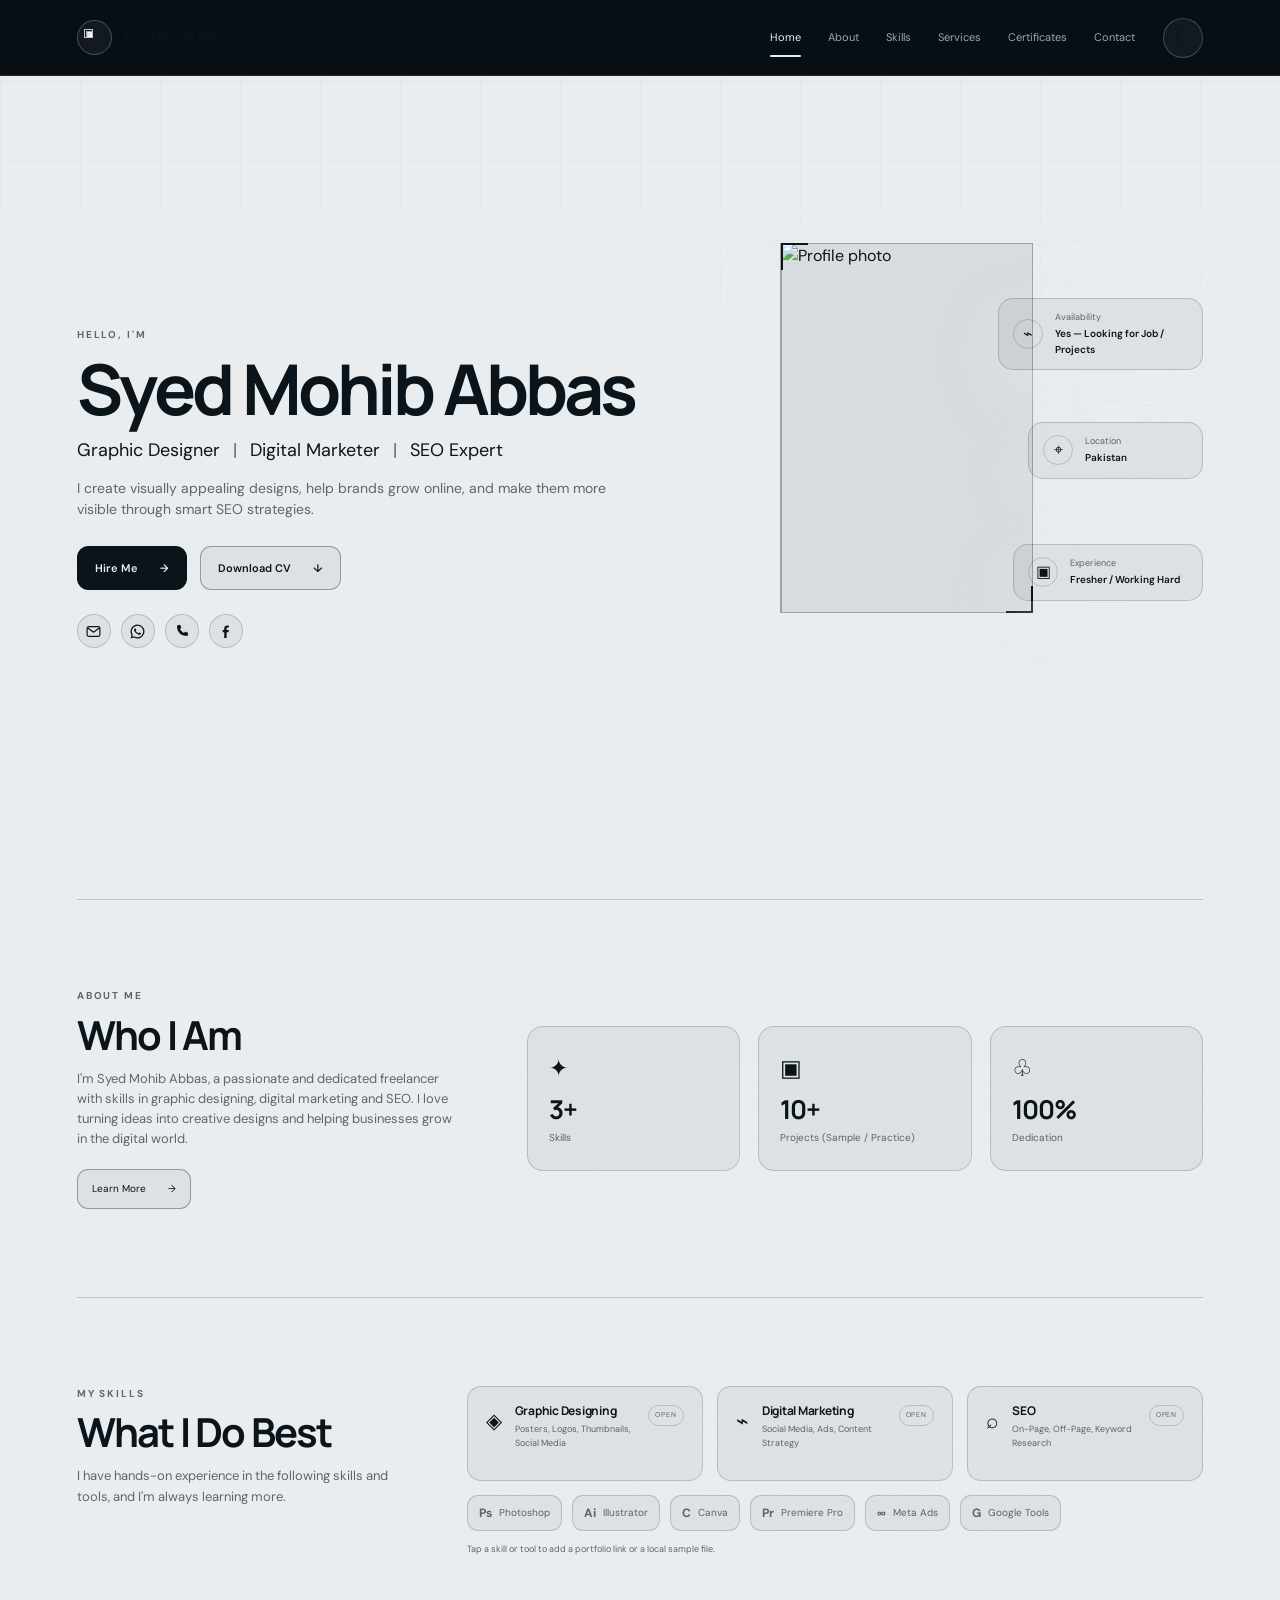
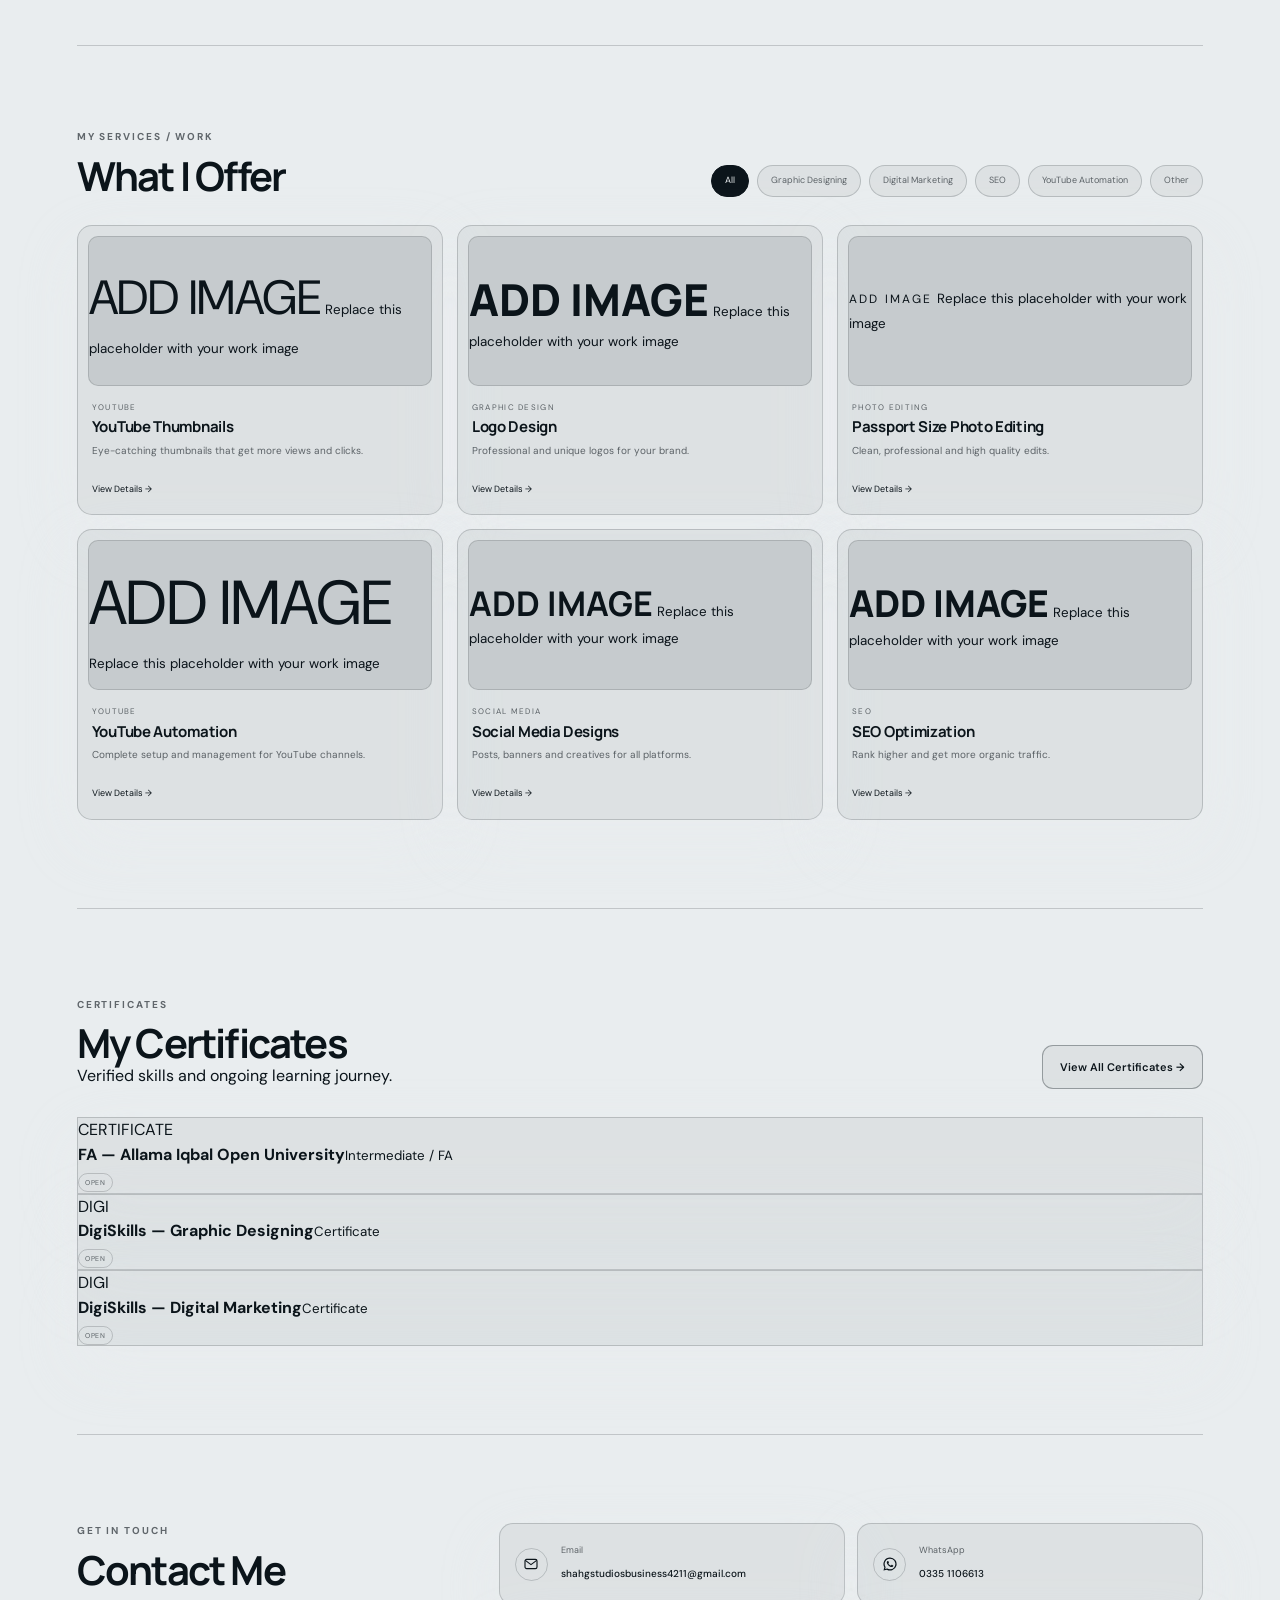
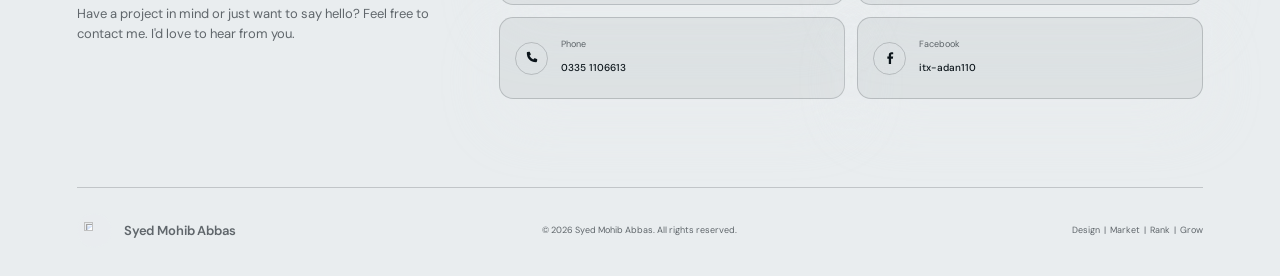
==== index1.html @ ceafaa46 "Rename index.html to index1.html" ====
<!DOCTYPE html>
<html lang="en">
<head>
  <meta charset="UTF-8">
  <meta name="viewport" content="width=device-width, initial-scale=1.0">
  <meta name="description" content="Syed Mohib Abbas — Graphic Designer, Digital Marketer and SEO Expert.">
  <title>Syed Mohib Abbas — Portfolio</title>
  <link rel="preconnect" href="https://fonts.googleapis.com">
  <link rel="preconnect" href="https://fonts.gstatic.com" crossorigin>
  <link href="https://fonts.googleapis.com/css2?family=DM+Sans:wght@400;500;600;700&family=Manrope:wght@500;600;700;800&display=swap" rel="stylesheet">
  <link rel="stylesheet" href="./css/base.css">
  <link rel="stylesheet" href="./css/navbar.css">
  <link rel="stylesheet" href="./css/hero.css">
  <link rel="stylesheet" href="./css/about.css">
  <link rel="stylesheet" href="./css/skills.css">
  <link rel="stylesheet" href="./css/services.css">
  <link rel="stylesheet" href="./css/certificates.css">
  <link rel="stylesheet" href="./css/contact.css">
  <link rel="stylesheet" href="./css/modals.css">
  <link rel="stylesheet" href="./css/interactions.css">
  <link rel="stylesheet" href="./css/responsive.css">

</head>
<body>
  <!-- Global UI effects -->
  <div class="scroll-progress" aria-hidden="true"></div>
  <div class="page-noise" aria-hidden="true"></div>

  <!-- Header / primary navigation -->
  <header class="site-header" id="top">
    <a class="brand" href="#home" aria-label="Syed Mohib Abbas home">
      <span class="brand-mark logo-switch" aria-hidden="true">
        <img class="theme-logo theme-logo-dark" src="./dark.png" alt="">
        <img class="theme-logo theme-logo-light" src="./light.png" alt="">
      </span>
      <span class="brand-name">Syed Mohib Abbas</span>
    </a>

    <nav class="nav" aria-label="Primary navigation">
      <a class="nav-link active" href="#home">Home</a>
      <a class="nav-link" href="#about">About</a>
      <a class="nav-link" href="#skills">Skills</a>
      <a class="nav-link" href="#services">Services</a>
      <a class="nav-link" href="#certificates">Certificates</a>
      <a class="nav-link" href="#contact">Contact</a>
    </nav>

    <button class="theme-toggle magnetic" type="button" aria-label="Switch theme" aria-pressed="false">
      <span class="theme-icon" aria-hidden="true">☼</span>
    </button>

    <button class="menu-toggle" type="button" aria-label="Open menu" aria-expanded="false">
      <span></span><span></span><span></span>
    </button>
  </header>

  <main>
    <!-- Hero -->
    <section class="hero section" id="home" data-scroll-depth>
      <div class="hero-copy reveal">
        <p class="eyebrow">HELLO, I'M</p>
        <h1 class="hero-name" aria-label="Syed Mohib Abbas">
          <span class="hero-word" aria-hidden="true"><span class="hero-letter">S</span><span class="hero-letter">y</span><span class="hero-letter">e</span><span class="hero-letter">d</span></span>
          <span class="hero-word" aria-hidden="true"><span class="hero-letter">M</span><span class="hero-letter">o</span><span class="hero-letter">h</span><span class="hero-letter">i</span><span class="hero-letter">b</span></span>
          <span class="hero-word" aria-hidden="true"><span class="hero-letter">A</span><span class="hero-letter">b</span><span class="hero-letter">b</span><span class="hero-letter">a</span><span class="hero-letter">s</span></span>
        </h1>
        <p class="hero-role">Graphic Designer <span>|</span> Digital Marketer <span>|</span> SEO Expert</p>
        <p class="hero-text">
          I create visually appealing designs, help brands grow online,
          and make them more visible through smart SEO strategies.
        </p>

        <div class="hero-actions">
          <button class="btn btn-primary magnetic" id="hireMeButton" type="button" aria-haspopup="dialog">Hire Me <span>→</span></button>
          <button class="btn btn-ghost magnetic" id="downloadCV" type="button">Download CV <span>↓</span></button>
        </div>

        <div class="social-row">
          <a class="social magnetic gmail-social" href="mailto:shahgstudiosbusiness4211@gmail.com" aria-label="Gmail" title="Gmail">
            <svg class="gmail-envelope" viewBox="0 0 24 24" aria-hidden="true">
              <rect x="3" y="5" width="18" height="14" rx="2.5" fill="none" stroke="currentColor" stroke-width="1.7"/>
              <path d="M4 7l8 6 8-6" fill="none" stroke="currentColor" stroke-width="1.7" stroke-linecap="round" stroke-linejoin="round"/>
            </svg>
          </a>
          <a class="social magnetic" href="https://wa.me/923351106613" target="_blank" rel="noopener" aria-label="WhatsApp" title="WhatsApp">
            <svg viewBox="0 0 24 24" aria-hidden="true"><path fill="currentColor" d="M12 2.2a9.8 9.8 0 0 0-8.45 14.76L2.2 21.8l4.99-1.31A9.8 9.8 0 1 0 12 2.2Zm0 17.82a8 8 0 0 1-4.08-1.12l-.29-.17-2.96.78.79-2.89-.19-.3A8 8 0 1 1 12 20.02Zm4.39-5.99c-.24-.12-1.42-.7-1.64-.78-.22-.08-.38-.12-.54.12-.16.24-.62.78-.76.94-.14.16-.28.18-.52.06-.24-.12-1-.37-1.91-1.18-.71-.63-1.19-1.4-1.33-1.64-.14-.24-.01-.37.1-.49.11-.11.24-.28.36-.42.12-.14.16-.24.24-.4.08-.16.04-.3-.02-.42-.06-.12-.54-1.3-.74-1.78-.2-.48-.4-.41-.54-.42h-.46c-.16 0-.42.06-.64.3-.22.24-.84.82-.84 2s.86 2.32.98 2.48c.12.16 1.69 2.58 4.09 3.62.57.25 1.02.4 1.37.51.58.18 1.11.16 1.53.1.47-.07 1.42-.58 1.62-1.14.2-.56.2-1.04.14-1.14-.06-.1-.22-.16-.46-.28Z"/></svg>
          </a>
          <a class="social magnetic" href="tel:+923351106613" aria-label="Phone" title="Phone">
            <svg viewBox="0 0 24 24" aria-hidden="true"><path fill="currentColor" d="M6.62 3.15 9.1 2.6c.54-.12 1.09.16 1.3.67l1.15 2.77c.2.48.06 1.03-.34 1.36L9.8 8.57a13.7 13.7 0 0 0 5.63 5.63l1.17-1.41c.33-.4.88-.54 1.36-.34l2.77 1.15c.51.21.79.76.67 1.3l-.55 2.48c-.12.54-.6.93-1.15.93C10.96 18.31 5.69 13.04 5.69 4.3c0-.55.39-1.03.93-1.15Z"/></svg>
          </a>
          <a class="social magnetic" href="https://www.facebook.com/itx-adan110" target="_blank" rel="noopener" aria-label="Facebook" title="Facebook">
            <svg viewBox="0 0 24 24" aria-hidden="true"><path fill="currentColor" d="M13.6 21v-8h2.7l.4-3.1h-3.1v-2c0-.9.25-1.5 1.55-1.5h1.65V3.62c-.29-.04-1.3-.12-2.47-.12-2.45 0-4.13 1.5-4.13 4.26v2.14H8v3.1h2.2v8h3.4Z"/></svg>
          </a>
        </div>
      </div>

      <div class="hero-visual reveal">
        <div class="portrait-frame">
          <div class="portrait">
            <img class="profile-image" src="profile.png" alt="Profile photo">
          </div>
        </div>

        <div class="availability-card glass">
          <div class="mini-icon">⌁</div>
          <div><small>Availability</small><strong>Yes — Looking for Job / Projects</strong></div>
        </div>

        <div class="info-card location glass">
          <div class="mini-icon">⌖</div>
          <div><small>Location</small><strong>Pakistan</strong></div>
        </div>

        <div class="info-card experience glass">
          <div class="mini-icon">▣</div>
          <div><small>Experience</small><strong>Fresher / Working Hard</strong></div>
        </div>

      </div>
    </section>

    <!-- About -->
    <section class="section split-section" id="about" data-scroll-depth>
      <div class="section-intro reveal">
        <p class="eyebrow">ABOUT ME</p>
        <h2>Who I Am</h2>
        <p>
          I'm Syed Mohib Abbas, a passionate and dedicated freelancer with
          skills in graphic designing, digital marketing and SEO. I love
          turning ideas into creative designs and helping businesses grow
          in the digital world.
        </p>
        <button class="text-button magnetic" id="learnMore" type="button">Learn More <span>→</span></button>
      </div>

      <div class="stats-grid">
        <article class="stat-card glass reveal">
          <span class="stat-icon">✦</span>
          <strong>3+</strong>
          <small>Skills</small>
        </article>
        <article class="stat-card glass reveal">
          <span class="stat-icon">▣</span>
          <strong>10+</strong>
          <small>Projects (Sample / Practice)</small>
        </article>
        <article class="stat-card glass reveal">
          <span class="stat-icon">♧</span>
          <strong>100%</strong>
          <small>Dedication</small>
        </article>
      </div>
    </section>

    <!-- Skills -->
    <section class="section skills-section" id="skills" data-scroll-depth>
      <div class="section-intro reveal">
        <p class="eyebrow">MY SKILLS</p>
        <h2>What I Do Best</h2>
        <p>I have hands-on experience in the following skills and tools, and I'm always learning more.</p>
      </div>

      <div class="skills-content">
        <div class="skill-main-grid">
          <article class="skill-card glass reveal skill-action" tabindex="0" role="button" data-skill="Graphic Designing" data-skill-description="Create professional logos, thumbnails, posters and social media creatives." data-skill-link="" data-skill-file="">
            <span class="skill-symbol">◈</span>
            <div><h3>Graphic Designing</h3><p>Posters, Logos, Thumbnails, Social Media</p></div>
          </article>
          <article class="skill-card glass reveal skill-action" tabindex="0" role="button" data-skill="Digital Marketing" data-skill-description="Plan social media, advertising and content workflows for practical brand growth." data-skill-link="" data-skill-file="">
            <span class="skill-symbol">⌁</span>
            <div><h3>Digital Marketing</h3><p>Social Media, Ads, Content Strategy</p></div>
          </article>
          <article class="skill-card glass reveal skill-action" tabindex="0" role="button" data-skill="SEO" data-skill-description="Work with on-page SEO, off-page basics, keyword research and search visibility." data-skill-link="" data-skill-file="">
            <span class="skill-symbol">⌕</span>
            <div><h3>SEO</h3><p>On-Page, Off-Page, Keyword Research</p></div>
          </article>
        </div>

        <div class="tool-list reveal" aria-label="Tools">
          <button class="tool-chip tool-action" type="button" data-tool="Photoshop"><b>Ps</b> Photoshop</button>
          <button class="tool-chip tool-action" type="button" data-tool="Illustrator"><b>Ai</b> Illustrator</button>
          <button class="tool-chip tool-action" type="button" data-tool="Canva"><b>C</b> Canva</button>
          <button class="tool-chip tool-action" type="button" data-tool="Premiere Pro"><b>Pr</b> Premiere Pro</button>
          <button class="tool-chip tool-action" type="button" data-tool="Meta Ads"><b>∞</b> Meta Ads</button>
          <button class="tool-chip tool-action" type="button" data-tool="Google Tools"><b>G</b> Google Tools</button>
        </div>
        <div class="skills-note reveal">Tap a skill or tool to add a portfolio link or a local sample file.</div>
      </div>
    </section>

    <!-- Services -->
    <section class="section services-section" id="services" data-scroll-depth>
      <div class="section-heading reveal">
        <div>
          <p class="eyebrow">MY SERVICES / WORK</p>
          <h2>What I Offer</h2>
        </div>
        <div class="filter-row" role="tablist" aria-label="Service filters">
          <button class="filter active magnetic" data-filter="all">All</button>
          <button class="filter magnetic" data-filter="graphic">Graphic Designing</button>
          <button class="filter magnetic" data-filter="marketing">Digital Marketing</button>
          <button class="filter magnetic" data-filter="seo">SEO</button>
          <button class="filter magnetic" data-filter="youtube">YouTube Automation</button>
          <button class="filter magnetic" data-filter="other">Other</button>
        </div>
      </div>

      <div class="service-grid">
        <article class="service-card glass reveal" data-category="youtube">
          <div class="service-media youtube-media" data-image-slot="youtube-thumbnails.jpg">
            <div class="media-placeholder">
              <span>ADD IMAGE</span>
              <small>Replace this placeholder with your work image</small>
            </div>
          </div>
          <p class="card-label">YOUTUBE</p>
          <h3>YouTube Thumbnails</h3>
          <p>Eye-catching thumbnails that get more views and clicks.</p>
          <button class="card-link magnetic" data-service="YouTube Thumbnails">View Details →</button>
        </article>

        <article class="service-card glass reveal" data-category="graphic">
          <div class="service-media logo-media" data-image-slot="logo-design.jpg">
            <div class="media-placeholder">
              <span>ADD IMAGE</span>
              <small>Replace this placeholder with your work image</small>
            </div>
          </div>
          <p class="card-label">GRAPHIC DESIGN</p>
          <h3>Logo Design</h3>
          <p>Professional and unique logos for your brand.</p>
          <button class="card-link magnetic" data-service="Logo Design">View Details →</button>
        </article>

        <article class="service-card glass reveal" data-category="graphic">
          <div class="service-media portrait-media" data-image-slot="photo-editing.jpg">
            <div class="media-placeholder">
              <span>ADD IMAGE</span>
              <small>Replace this placeholder with your work image</small>
            </div>
          </div>
          <p class="card-label">PHOTO EDITING</p>
          <h3>Passport Size Photo Editing</h3>
          <p>Clean, professional and high quality edits.</p>
          <button class="card-link magnetic" data-service="Passport Size Photo Editing">View Details →</button>
        </article>

        <article class="service-card glass reveal" data-category="youtube">
          <div class="service-media automation-media" data-image-slot="automation.jpg">
            <div class="media-placeholder">
              <span>ADD IMAGE</span>
              <small>Replace this placeholder with your work image</small>
            </div>
          </div>
          <p class="card-label">YOUTUBE</p>
          <h3>YouTube Automation</h3>
          <p>Complete setup and management for YouTube channels.</p>
          <button class="card-link magnetic" data-service="YouTube Automation">View Details →</button>
        </article>

        <article class="service-card glass reveal" data-category="marketing">
          <div class="service-media social-media" data-image-slot="social-media-designs.jpg">
            <div class="media-placeholder">
              <span>ADD IMAGE</span>
              <small>Replace this placeholder with your work image</small>
            </div>
          </div>
          <p class="card-label">SOCIAL MEDIA</p>
          <h3>Social Media Designs</h3>
          <p>Posts, banners and creatives for all platforms.</p>
          <button class="card-link magnetic" data-service="Social Media Designs">View Details →</button>
        </article>

        <article class="service-card glass reveal" data-category="seo">
          <div class="service-media seo-media" data-image-slot="seo-optimization.jpg">
            <div class="media-placeholder">
              <span>ADD IMAGE</span>
              <small>Replace this placeholder with your work image</small>
            </div>
          </div>
          <p class="card-label">SEO</p>
          <h3>SEO Optimization</h3>
          <p>Rank higher and get more organic traffic.</p>
          <button class="card-link magnetic" data-service="SEO Optimization">View Details →</button>
        </article>
      </div>
    </section>

    <!-- Certificates -->
    <section class="section certificates-section" id="certificates" data-scroll-depth>
      <div class="section-heading reveal">
        <div>
          <p class="eyebrow">CERTIFICATES</p>
          <h2>My Certificates</h2>
          <p>Verified skills and ongoing learning journey.</p>
        </div>
        <button class="btn btn-ghost magnetic" id="viewCertificates" type="button">View All Certificates →</button>
      </div>

      <div class="certificate-grid">
        <article class="certificate glass reveal certificate-action" tabindex="0" role="button" data-certificate="FA — Allama Iqbal Open University" data-certificate-info="Intermediate / FA" data-file="fa-certificate.jpg"><div class="certificate-paper">CERTIFICATE</div><div><b>FA — Allama Iqbal Open University</b><small>Intermediate / FA</small></div></article>
        <article class="certificate glass reveal certificate-action" tabindex="0" role="button" data-certificate="DigiSkills — Graphic Designing" data-certificate-info="Graphic Designing" data-file="graphic-designing-certificate.jpg"><div class="certificate-paper">DIGI</div><div><b>DigiSkills — Graphic Designing</b><small>Certificate</small></div></article>
        <article class="certificate glass reveal certificate-action" tabindex="0" role="button" data-certificate="DigiSkills — Digital Marketing" data-certificate-info="Digital Marketing" data-file="digital-marketing-certificate.jpg"><div class="certificate-paper">DIGI</div><div><b>DigiSkills — Digital Marketing</b><small>Certificate</small></div></article>
      </div>
    </section>

    <!-- Contact -->
    <section class="section contact-section" id="contact" data-scroll-depth>
      <div class="section-intro reveal">
        <p class="eyebrow">GET IN TOUCH</p>
        <h2>Contact Me</h2>
        <p>Have a project in mind or just want to say hello? Feel free to contact me. I'd love to hear from you.</p>
      </div>

      <div class="contact-list">
        <a class="contact-item glass magnetic reveal" href="mailto:shahgstudiosbusiness4211@gmail.com">
          <span class="contact-icon"><svg viewBox="0 0 24 24" aria-hidden="true"><rect x="3" y="5" width="18" height="14" rx="2.5" fill="none" stroke="currentColor" stroke-width="1.7"/><path d="M4 7l8 6 8-6" fill="none" stroke="currentColor" stroke-width="1.7" stroke-linecap="round" stroke-linejoin="round"/></svg></span><span><small>Email</small><b>shahgstudiosbusiness4211@gmail.com</b></span>
        </a>
        <a class="contact-item glass magnetic reveal" href="https://wa.me/923351106613" target="_blank" rel="noopener">
          <span class="contact-icon"><svg viewBox="0 0 24 24" aria-hidden="true"><path fill="currentColor" d="M12 2.2a9.8 9.8 0 0 0-8.45 14.76L2.2 21.8l4.99-1.31A9.8 9.8 0 1 0 12 2.2Zm0 17.82a8 8 0 0 1-4.08-1.12l-.29-.17-2.96.78.79-2.89-.19-.3A8 8 0 1 1 12 20.02Zm4.39-5.99c-.24-.12-1.42-.7-1.64-.78-.22-.08-.38-.12-.54.12-.16.24-.62.78-.76.94-.14.16-.28.18-.52.06-.24-.12-1-.37-1.91-1.18-.71-.63-1.19-1.4-1.33-1.64-.14-.24-.01-.37.1-.49.11-.11.24-.28.36-.42.12-.14.16-.24.24-.4.08-.16.04-.3-.02-.42-.06-.12-.54-1.3-.74-1.78-.2-.48-.4-.41-.54-.42h-.46c-.16 0-.42.06-.64.3-.22.24-.84.82-.84 2s.86 2.32.98 2.48c.12.16 1.69 2.58 4.09 3.62.57.25 1.02.4 1.37.51.58.18 1.11.16 1.53.1.47-.07 1.42-.58 1.62-1.14.2-.56.2-1.04.14-1.14-.06-.1-.22-.16-.46-.28Z"/></svg></span><span><small>WhatsApp</small><b>0335 1106613</b></span>
        </a>
        <a class="contact-item glass magnetic reveal" href="tel:+923351106613">
          <span class="contact-icon"><svg viewBox="0 0 24 24" aria-hidden="true"><path fill="currentColor" d="M6.62 3.15 9.1 2.6c.54-.12 1.09.16 1.3.67l1.15 2.77c.2.48.06 1.03-.34 1.36L9.8 8.57a13.7 13.7 0 0 0 5.63 5.63l1.17-1.41c.33-.4.88-.54 1.36-.34l2.77 1.15c.51.21.79.76.67 1.3l-.55 2.48c-.12.54-.6.93-1.15.93C10.96 18.31 5.69 13.04 5.69 4.3c0-.55.39-1.03.93-1.15Z"/></svg></span><span><small>Phone</small><b>0335 1106613</b></span>
        </a>
        <a class="contact-item glass magnetic reveal" href="https://www.facebook.com/itx-adan110" target="_blank" rel="noopener">
          <span class="contact-icon"><svg viewBox="0 0 24 24" aria-hidden="true"><path fill="currentColor" d="M13.6 21v-8h2.7l.4-3.1h-3.1v-2c0-.9.25-1.5 1.55-1.5h1.65V3.62c-.29-.04-1.3-.12-2.47-.12-2.45 0-4.13 1.5-4.13 4.26v2.14H8v3.1h2.2v8h3.4Z"/></svg></span><span><small>Facebook</small><b>itx-adan110</b></span>
        </a>
      </div>
    </section>
    <input id="hiddenFileInput" type="file" hidden>
  </main>

  <footer class="footer">
    <a class="brand" href="#top"><span class="brand-mark logo-switch" aria-hidden="true">
              <img class="theme-logo theme-logo-dark" src="./dark.png" alt="">
              <img class="theme-logo theme-logo-light" src="./light.png" alt="">
            </span><span class="brand-name">Syed Mohib Abbas</span></a>
    <p>© 2026 Syed Mohib Abbas. All rights reserved.</p>
    <span>Design&nbsp; | &nbsp;Market&nbsp; | &nbsp;Rank&nbsp; | &nbsp;Grow</span>
  </footer>

  <button class="back-top magnetic" type="button" aria-label="Back to top">↑</button>

  <!-- Hire Me modal -->
  <div class="modal" id="hireModal" aria-hidden="true">
    <div class="modal-backdrop"></div>
    <div class="modal-box glass hire-modal-box" role="dialog" aria-modal="true" aria-labelledby="hireModalTitle">
      <button class="modal-close" type="button" aria-label="Close">×</button>
      <p class="eyebrow">LET'S WORK TOGETHER</p>
      <h2 id="hireModalTitle">Hire Me</h2>
      <p class="hire-modal-intro">Available for freelance work, creative projects and long-term opportunities.</p>

      <div class="hire-credentials">
        <div class="hire-credential"><span>ROLE</span><strong>Graphic Designer · Digital Marketer · SEO Expert</strong></div>
        <div class="hire-credential"><span>AVAILABILITY</span><strong>Yes — Looking for Job / Projects</strong></div>
        <div class="hire-credential"><span>LOCATION</span><strong>Pakistan</strong></div>
      </div>

      <div class="hire-contact-grid">
        <a class="hire-contact" href="mailto:shahgstudiosbusiness4211@gmail.com"><span class="hire-contact-icon"><svg viewBox="0 0 24 24" aria-hidden="true"><rect x="3" y="5" width="18" height="14" rx="2.5" fill="none" stroke="currentColor" stroke-width="1.7"/><path d="M4 7l8 6 8-6" fill="none" stroke="currentColor" stroke-width="1.7" stroke-linecap="round" stroke-linejoin="round"/></svg></span><span><small>Gmail</small><strong>shahgstudiosbusiness4211@gmail.com</strong></span></a>
        <a class="hire-contact" href="https://wa.me/923351106613" target="_blank" rel="noopener"><span class="hire-contact-icon"><svg viewBox="0 0 24 24" aria-hidden="true"><path fill="currentColor" d="M12 2.2a9.8 9.8 0 0 0-8.45 14.76L2.2 21.8l4.99-1.31A9.8 9.8 0 1 0 12 2.2Zm0 17.82a8 8 0 0 1-4.08-1.12l-.29-.17-2.96.78.79-2.89-.19-.3A8 8 0 1 1 12 20.02Zm4.39-5.99c-.24-.12-1.42-.7-1.64-.78-.22-.08-.38-.12-.54.12-.16.24-.62.78-.76.94-.14.16-.28.18-.52.06-.24-.12-1-.37-1.91-1.18-.71-.63-1.19-1.4-1.33-1.64-.14-.24-.01-.37.1-.49.11-.11.24-.28.36-.42.12-.14.16-.24.24-.4.08-.16.04-.3-.02-.42-.06-.12-.54-1.3-.74-1.78-.2-.48-.4-.41-.54-.42h-.46c-.16 0-.42.06-.64.3-.22.24-.84.82-.84 2s.86 2.32.98 2.48c.12.16 1.69 2.58 4.09 3.62.57.25 1.02.4 1.37.51.58.18 1.11.16 1.53.1.47-.07 1.42-.58 1.62-1.14.2-.56.2-1.04.14-1.14-.06-.1-.22-.16-.46-.28Z"/></svg></span><span><small>WhatsApp</small><strong>+92 335 1106613</strong></span></a>
        <a class="hire-contact" href="tel:+923351106613"><span class="hire-contact-icon"><svg viewBox="0 0 24 24" aria-hidden="true"><path fill="currentColor" d="M6.62 3.15 9.1 2.6c.54-.12 1.09.16 1.3.67l1.15 2.77c.2.48.06 1.03-.34 1.36L9.8 8.57a13.7 13.7 0 0 0 5.63 5.63l1.17-1.41c.33-.4.88-.54 1.36-.34l2.77 1.15c.51.21.79.76.67 1.3l-.55 2.48c-.12.54-.6.93-1.15.93C10.96 18.31 5.69 13.04 5.69 4.3c0-.55.39-1.03.93-1.15Z"/></svg></span><span><small>Phone</small><strong>0335 1106613</strong></span></a>
        <a class="hire-contact" href="https://www.facebook.com/itx-adan110" target="_blank" rel="noopener"><span class="hire-contact-icon"><svg viewBox="0 0 24 24" aria-hidden="true"><path fill="currentColor" d="M13.6 21v-8h2.7l.4-3.1h-3.1v-2c0-.9.25-1.5 1.55-1.5h1.65V3.62c-.29-.04-1.3-.12-2.47-.12-2.45 0-4.13 1.5-4.13 4.26v2.14H8v3.1h2.2v8h3.4Z"/></svg></span><span><small>Facebook</small><strong>itx-adan110</strong></span></a>
      </div>

      <div class="hire-actions">
        <a class="btn btn-primary magnetic" href="mailto:shahgstudiosbusiness4211@gmail.com">Start a Conversation <span>→</span></a>
        <a class="btn btn-ghost magnetic" href="https://wa.me/923351106613" target="_blank" rel="noopener">Message on WhatsApp <span>↗</span></a>
      </div>
    </div>
  </div>

  <!-- Service / skill details modal -->
  <div class="modal" id="serviceModal" aria-hidden="true">
    <div class="modal-backdrop"></div>
    <div class="modal-box glass portfolio-viewer-box" role="dialog" aria-modal="true">
      <button class="modal-close" type="button" aria-label="Close">×</button>
      <p class="eyebrow" id="modalKicker">SERVICE</p>
      <h2 id="modalTitle">Service</h2>
      <p id="modalText">Explore the available work, links and files.</p>
      <div id="modalSubsections" class="modal-subsections"></div>
      <div id="modalResources" class="resource-actions"></div>
    </div>
  </div>

  <!-- Certificate gallery modal -->
  <div class="modal" id="certificateModal" aria-hidden="true">
    <div class="modal-backdrop"></div>
    <div class="modal-box glass certificate-modal-box" role="dialog" aria-modal="true">
      <button class="modal-close" type="button" aria-label="Close">×</button>
      <p class="eyebrow">CERTIFICATES</p>
      <h2>Certificate Gallery</h2>
      <p>Tap a certificate to open it. Replace the placeholder file path in the HTML with your own certificate.</p>
      <div class="certificate-gallery" id="certificateGallery"></div>
    </div>
  </div>

  <!-- File preview modal -->
  <div class="modal" id="fileViewerModal" aria-hidden="true">
    <div class="modal-backdrop"></div>
    <div class="modal-box glass file-viewer-box" role="dialog" aria-modal="true">
      <button class="modal-close" type="button" aria-label="Close">×</button>
      <p class="eyebrow" id="fileViewerKicker">PORTFOLIO FILE</p>
      <h2 id="fileViewerTitle">Preview</h2>
      <div id="fileViewerBody" class="file-viewer-body"></div>
      <div class="modal-actions"><a class="btn btn-primary" id="fileOpenExternal" href="#" target="_blank" rel="noopener">Open original ↗</a></div>
    </div>
  </div>
  <script src="./script.js"></script>
</body>
</html>
---- css/base.css ----
/* BASE — theme, reset, typography and shared utilities */
:root {
  --dark: #0B141A;
  --light: #E9EDEF;
  --navbar: #080F14;

  --bg: var(--dark);
  --text: var(--light);
  --muted: color-mix(in srgb, var(--text) 62%, transparent);
  --line: color-mix(in srgb, var(--text) 18%, transparent);
  --line-strong: color-mix(in srgb, var(--text) 34%, transparent);
  --surface: color-mix(in srgb, var(--text) 5%, transparent);
  --surface-strong: color-mix(in srgb, var(--text) 10%, transparent);
  --shadow: 0 22px 60px color-mix(in srgb, var(--bg) 42%, transparent);
  --ease: cubic-bezier(.22,.75,.2,1);
}

[data-theme="light"] {
  --bg: var(--light);
  --text: var(--dark);
}

* { box-sizing: border-box; margin: 0; padding: 0; }

html { scroll-behavior: smooth; }

body {
  min-height: 100vh;
  overflow-x: hidden;
  background: var(--bg);
  color: var(--text);
  font-family: "DM Sans", sans-serif;
  line-height: 1.55;
  transition: background .45s ease, color .45s ease;
}

body::before {
  content: "";
  position: fixed;
  inset: 0;
  pointer-events: none;
  z-index: -1;
  opacity: .025;
  background-image:
    linear-gradient(var(--text) 1px, transparent 1px),
    linear-gradient(90deg, var(--text) 1px, transparent 1px);
  background-size: 80px 80px;
  mask-image: linear-gradient(to bottom, var(--text), transparent 80%);
}

.page-noise { display: none; }

a { color: inherit; text-decoration: none; }
button { font: inherit; color: inherit; }

h1, h2, h3 {
  font-family: "Manrope", sans-serif;
  line-height: 1.08;
}

h1 {
  font-size: clamp(42px, 6vw, 70px);
  letter-spacing: -.055em;
  margin-bottom: 10px;
}

h2 {
  font-size: clamp(28px, 3.4vw, 40px);
  letter-spacing: -.045em;
}

h3 {
  font-size: 15px;
  letter-spacing: -.02em;
}

.section {
  width: min(1180px, 88%);
  margin: 0 auto;
  padding: 88px 0;
  border-bottom: 1px solid var(--line);
}

.eyebrow {
  margin-bottom: 9px;
  font-size: 10px;
  letter-spacing: .19em;
  color: var(--muted);
  font-weight: 700;
}

.glass {
  background: var(--surface);
  border: 1px solid var(--line);
  box-shadow: var(--shadow);
}

.reveal {
  opacity: 1;
  transform: none;
}

.btn, .text-button, .card-link {
  display: inline-flex;
  align-items: center;
  justify-content: center;
  gap: 22px;
  border-radius: 11px;
  cursor: pointer;
  transition:
    transform .25s var(--ease),
    border-color .25s ease,
    background .25s ease,
    box-shadow .25s ease;
}

.btn {
  min-height: 44px;
  padding: 0 17px;
  border: 1px solid var(--line-strong);
  font-size: 11px;
  font-weight: 600;
}

.btn-primary {
  background: var(--text);
  color: var(--bg);
  border-color: var(--text);
  box-shadow: 0 10px 25px color-mix(in srgb, var(--bg) 12%, transparent);
}

.btn-primary:hover {
  transform: translateY(-3px);
  box-shadow: 0 15px 32px color-mix(in srgb, var(--bg) 18%, transparent);
}

.btn-ghost, .text-button {
  background: var(--surface);
}

.btn-ghost:hover, .text-button:hover {
  background: var(--surface-strong);
  border-color: var(--line-strong);
  transform: translateY(-3px);
}

.btn:active, .text-button:active, .card-link:active, .magnetic:active {
  transform: scale(.96);
}

.scroll-progress {
  position: fixed;
  top: 0;
  left: 0;
  width: 100%;
  height: 2px;
  z-index: 1000;
  pointer-events: none;
  transform-origin: left center;
  transform: scaleX(0);
  background: var(--text);
  box-shadow: 0 0 14px color-mix(in srgb, var(--text) 28%, transparent);
}

@media (prefers-reduced-motion: reduce) {
  *, *::before, *::after {
    scroll-behavior: auto !important;
    transition-duration: .01ms !important;
    animation-duration: .01ms !important;
  }
  }
---- css/navbar.css ----
/* NAVBAR — same fixed color in both themes */
.site-header {
  position: sticky;
  top: 0;
  z-index: 40;
  height: 76px;
  display: flex;
  align-items: center;
  gap: 28px;
  padding: 0 max(6vw, 32px);
  border-bottom: 1px solid color-mix(in srgb, var(--light) 12%, transparent);
  background: var(--navbar);
}

.brand {
  display: flex;
  align-items: center;
  gap: 12px;
  white-space: nowrap;
}

.brand-mark {
  position: relative;
  width: 35px;
  height: 35px;
  display: grid;
  place-items: center;
  overflow: hidden;
  border: 1px solid color-mix(in srgb, var(--light) 24%, transparent);
  border-radius: 50%;
  background: color-mix(in srgb, var(--light) 5%, transparent);
  font: 700 13px/1 "Manrope", sans-serif;
  -webkit-tap-highlight-color: transparent;
}

.brand-name {
  font-size: 13px;
  font-weight: 600;
  letter-spacing: -.01em;
}

.nav {
  margin-left: auto;
  display: flex;
  align-items: center;
  gap: 27px;
}

.nav-link {
  position: relative;
  padding: 28px 0;
  color: color-mix(in srgb, var(--light) 68%, transparent);
  font-size: 11px;
  transition: color .25s ease;
}

.nav-link::after {
  content: "";
  position: absolute;
  left: 50%;
  right: 50%;
  bottom: 17px;
  height: 2px;
  border-radius: 99px;
  background: var(--light);
  opacity: 0;
  transition: left .25s var(--ease), right .25s var(--ease), opacity .2s ease;
}

.nav-link:hover,
.nav-link.active {
  color: var(--light);
}

.nav-link:hover::after,
.nav-link.active::after {
  left: 0;
  right: 0;
  opacity: 1;
}

.nav-link:active {
  transform: translateY(1px) scale(.97);
}

.theme-toggle,
.menu-toggle {
  border: 1px solid color-mix(in srgb, var(--light) 22%, transparent);
  background: color-mix(in srgb, var(--light) 5%, transparent);
  cursor: pointer;
  transition: transform .3s var(--ease), border-color .3s ease, background .3s ease;
  -webkit-tap-highlight-color: transparent;
}

.theme-toggle {
  width: 40px;
  height: 40px;
  display: grid;
  place-items: center;
  border-radius: 50%;
  font-size: 18px;
}

.theme-toggle:hover {
  border-color: color-mix(in srgb, var(--light) 42%, transparent);
  transform: rotate(12deg) translateY(-2px);
}

.theme-icon {
  display: block;
  transition: transform .45s var(--ease);
}

.menu-toggle {
  display: none;
  width: 42px;
  height: 42px;
  padding: 10px;
  border-radius: 12px;
}

.menu-toggle span {
  display: block;
  height: 1px;
  margin: 5px 0;
  background: var(--light);
}

@media (max-width: 900px) {
  .site-header {
    height: 72px;
    padding: 0 4.5%;
    gap: 15px;
  }

  .nav {
    position: fixed;
    top: 72px;
    left: 4.5%;
    right: 4.5%;
    display: grid;
    gap: 0;
    padding: 10px;
    margin: 0;
    border: 1px solid color-mix(in srgb, var(--light) 18%, transparent);
    border-radius: 16px;
    background: var(--navbar);
    transform: translateY(-15px);
    opacity: 0;
    pointer-events: none;
    transition: .3s var(--ease);
  }

  .nav.open {
    transform: none;
    opacity: 1;
    pointer-events: auto;
  }

  .nav-link {
    padding: 13px 14px;
  }

  .nav-link::after {
    bottom: 7px;
    left: 14px;
    right: auto;
    width: 0;
  }

  .nav-link:hover::after,
  .nav-link.active::after {
    width: 26px;
    right: auto;
  }

  .menu-toggle { display: block; }
  .theme-toggle { margin-left: auto; }
}

@media (max-width: 600px) {
  .site-header { height: 66px; }
  .nav { top: 66px; }
  .brand-mark { width: 32px; height: 32px; }
  .brand-name { font-size: 10px; }
  .theme-toggle { width: 36px; height: 36px; }
  .menu-toggle { width: 38px; height: 38px; }
}
---- css/hero.css ----
/* HERO — profile, social bubbles and 3D card depth */
.hero {
  min-height: calc(100vh - 76px);
  display: grid;
  grid-template-columns: 1.08fr .92fr;
  align-items: center;
  gap: 70px;
  padding-top: 70px;
  padding-bottom: 70px;
}

.hero-role {
  margin-bottom: 13px;
  font-size: 18px;
  color: var(--text);
}

.hero-role span {
  margin: 0 8px;
  color: var(--muted);
}

.hero-text {
  max-width: 590px;
  color: var(--muted);
  font-size: 14px;
}

.hero-actions {
  display: flex;
  gap: 13px;
  margin-top: 25px;
}

.hero-name {
  cursor: default;
}

.hero-letter {
  display: inline-block;
  transform-origin: center bottom;
  transition: transform .18s var(--ease);
}

.hero-letter:hover {
  animation: letterVibration .42s var(--ease);
}

@keyframes letterVibration {
  0%, 100% { transform: translate3d(0,0,0) rotate(0); }
  20% { transform: translate3d(-2px,-1px,0) rotate(-3deg); }
  40% { transform: translate3d(2px,1px,0) rotate(3deg); }
  60% { transform: translate3d(-1px,0,0) rotate(-2deg); }
  80% { transform: translate3d(1px,0,0) rotate(2deg); }
}

.social-row {
  display: flex;
  gap: 10px;
  margin-top: 24px;
}

.social {
  position: relative;
  width: 34px;
  height: 34px;
  display: grid;
  place-items: center;
  border: 1px solid var(--line);
  border-radius: 50%;
  color: var(--text);
  background: var(--surface);
  transition:
    transform .25s var(--ease),
    border-color .25s ease,
    background .25s ease,
    box-shadow .25s ease;
  transform-origin: center;
  -webkit-tap-highlight-color: transparent;
}

.social svg {
  width: 17px;
  height: 17px;
  display: block;
}

.social:hover {
  border-color: var(--line-strong);
  transform: translateY(-4px);
  background: var(--surface-strong);
  box-shadow: 0 10px 25px color-mix(in srgb, var(--bg) 25%, transparent);
}

.social.social-pulse {
  animation: socialPulse .55s var(--ease);
}

@keyframes socialPulse {
  0% { transform: scale(1); }
  35% { transform: scale(.88); }
  68% { transform: scale(1.08); }
  100% { transform: scale(1); }
}

.gmail-envelope {
  width: 17px;
  height: 17px;
  display: block;
}

.hero-visual {
  position: relative;
  min-height: 500px;
}

.portrait-frame {
  position: absolute;
  top: 5px;
  left: 13%;
  width: 52%;
  height: 74%;
  border: 1px solid var(--line-strong);
  border-left-width: 2px;
  box-shadow: var(--shadow);
  transition: transform .55s var(--ease), box-shadow .45s ease;
  transform-style: preserve-3d;
}

.portrait-frame:hover {
  transform: perspective(900px) rotateX(1.5deg) rotateY(-2deg) translateY(-5px);
  box-shadow: 0 28px 70px color-mix(in srgb, var(--bg) 48%, transparent);
}

.portrait-frame::before,
.portrait-frame::after {
  content: "";
  position: absolute;
  width: 25px;
  height: 25px;
  border-color: var(--text);
  z-index: 2;
}

.portrait-frame::before {
  top: -1px;
  left: -1px;
  border-top: 2px solid;
  border-left: 2px solid;
}

.portrait-frame::after {
  right: -1px;
  bottom: -1px;
  border-right: 2px solid;
  border-bottom: 2px solid;
}

.portrait {
  position: relative;
  height: 100%;
  display: grid;
  place-items: center;
  overflow: hidden;
  background: color-mix(in srgb, var(--bg) 92%, var(--text));
}

.profile-image {
  width: 100%;
  height: 100%;
  display: block;
  object-fit: cover;
  object-position: center;
}

.availability-card,
.info-card {
  position: absolute;
  display: flex;
  align-items: center;
  gap: 12px;
  padding: 12px 14px;
  border-radius: 15px;
  transition: transform .45s var(--ease), box-shadow .45s ease, border-color .3s ease;
}

.availability-card {
  top: 60px;
  right: 0;
  width: 205px;
}

.location {
  top: 184px;
  right: 0;
  width: 175px;
}

.experience {
  top: 306px;
  right: 0;
  width: 190px;
}

.availability-card:hover,
.location:hover,
.experience:hover {
  transform: translate3d(-7px,-4px,0) scale(1.015);
  border-color: var(--line-strong);
  box-shadow: 0 22px 60px color-mix(in srgb, var(--bg) 38%, transparent);
}

.mini-icon {
  width: 30px;
  height: 30px;
  flex: 0 0 30px;
  display: grid;
  place-items: center;
  border: 1px solid var(--line);
  border-radius: 50%;
  color: var(--text);
}

.info-card small,
.availability-card small {
  display: block;
  margin-bottom: 2px;
  color: var(--muted);
  font-size: 9px;
}

.info-card strong,
.availability-card strong {
  display: block;
  font-size: 10px;
  font-weight: 600;
}

@media (max-width: 900px) {
  .hero {
    min-height: auto;
    grid-template-columns: 1fr;
    gap: 30px;
    padding-top: 58px;
    padding-bottom: 65px;
  }

  .hero-copy { max-width: 760px; }

  .hero-visual {
    width: min(650px, 100%);
    min-height: 500px;
    margin: 0 auto;
  }

  .portrait-frame {
    left: 5%;
    width: 58%;
    height: 76%;
  }

  .availability-card { right: 2%; top: 40px; }
  .location { right: 2%; top: 170px; }
  .experience { right: 2%; top: 300px; }
}

@media (max-width: 600px) {
  .hero {
    padding-top: 42px;
    gap: 28px;
  }

  h1 { font-size: clamp(36px, 11vw, 46px); }

  .hero-role {
    font-size: 13px;
    line-height: 1.65;
  }

  .hero-text { font-size: 13px; }
  .hero-actions { flex-wrap: wrap; }
  .social-row { margin-top: 20px; }

  .hero-visual {
    width: 100%;
    min-height: 455px;
  }

  .portrait-frame {
    left: 0;
    top: 0;
    width: 67%;
    height: 72%;
  }

  .availability-card { top: 25px; right: 0; width: 47%; }
  .location { top: 145px; right: 0; width: 43%; }
  .experience { top: 265px; right: 0; width: 46%; }

  .portrait-frame:hover,
  .availability-card:hover,
  .location:hover,
  .experience:hover {
    transform: none;
  }
}
---- css/about.css ----
/* ABOUT */
.split-section {
  display: grid;
  grid-template-columns: .9fr 1.6fr;
  gap: 70px;
  align-items: center;
}

.section-intro > p:not(.eyebrow) {
  max-width: 510px;
  margin-top: 13px;
  color: var(--muted);
  font-size: 13px;
}

.text-button {
  margin-top: 20px;
  padding: 11px 14px;
  border: 1px solid var(--line-strong);
  font-size: 10px;
}

.stats-grid {
  display: grid;
  grid-template-columns: repeat(3, 1fr);
  gap: 18px;
}

.stat-card {
  min-height: 145px;
  padding: 21px;
  display: flex;
  flex-direction: column;
  justify-content: center;
  border-radius: 16px;
  transition: transform .35s var(--ease), border-color .3s ease;
}

.stat-card:hover {
  transform: translateY(-6px);
  border-color: var(--line-strong);
}

.stat-icon {
  margin-bottom: 10px;
  font-size: 23px;
}

.stat-card strong {
  font: 700 26px/1 "Manrope";
  letter-spacing: -.04em;
}

.stat-card small {
  margin-top: 8px;
  color: var(--muted);
  font-size: 10px;
}

@media (max-width: 900px) {
  .split-section { grid-template-columns: 1fr; gap: 32px; }
}

@media (max-width: 600px) {
  .stats-grid { grid-template-columns: 1fr; gap: 10px; }
  .stat-card { min-height: 115px; }
}
---- css/skills.css ----
/* SKILLS */
.skills-section {
  display: grid;
  grid-template-columns: .75fr 1.65fr;
  gap: 55px;
}

.skill-main-grid {
  display: grid;
  grid-template-columns: repeat(3, 1fr);
  gap: 14px;
}

.skill-card {
  min-height: 95px;
  padding: 18px;
  display: flex;
  align-items: flex-start;
  gap: 13px;
  border-radius: 14px;
  transition: transform .35s var(--ease), border-color .3s ease;
}

.skill-card:hover {
  transform: translateY(-6px);
  border-color: var(--line-strong);
}

.skill-symbol { font-size: 21px; }

.skill-card h3 {
  margin-bottom: 5px;
  font-size: 12px;
}

.skill-card p {
  color: var(--muted);
  font-size: 9px;
}

.tool-list {
  display: flex;
  flex-wrap: wrap;
  gap: 10px;
  margin-top: 14px;
}

.tool-chip {
  display: flex;
  align-items: center;
  gap: 7px;
  padding: 8px 11px;
  border: 1px solid var(--line);
  border-radius: 11px;
  background: var(--surface);
  color: var(--muted);
  font-size: 10px;
  cursor: pointer;
  transition: transform .25s ease, border-color .25s ease, color .25s ease;
}

.tool-chip:hover {
  transform: translateY(-2px);
  border-color: var(--line-strong);
  color: var(--text);
}

.tool-chip b { font-size: 12px; }

.skills-note {
  margin-top: 12px;
  color: var(--muted);
  font-size: 9px;
}

.skill-action,
.certificate-action {
  cursor: pointer;
  outline: none;
}

.skill-action::after,
.certificate-action::after {
  content: "OPEN";
  margin-left: auto;
  align-self: flex-start;
  padding: 4px 6px;
  border: 1px solid var(--line);
  border-radius: 999px;
  color: var(--muted);
  font-size: 7px;
  letter-spacing: .12em;
}

.skill-action:hover::after,
.certificate-action:hover::after {
  color: var(--text);
  border-color: var(--line-strong);
}

@media (max-width: 900px) {
  .skills-section { grid-template-columns: 1fr; gap: 32px; }
  .skill-main-grid { grid-template-columns: repeat(3, minmax(0, 1fr)); }
}

@media (max-width: 600px) {
  .skill-main-grid { grid-template-columns: 1fr; gap: 10px; }
  .skill-card { min-height: 82px; }
  .skill-action::after,
  .certificate-action::after { display: none; }
  .tool-list { gap: 8px; }
  .tool-chip { padding: 7px 9px; font-size: 9px; }
}
---- css/services.css ----
/* SERVICES */
.services-section { padding-top: 83px; }

.section-heading {
  display: flex;
  justify-content: space-between;
  align-items: flex-end;
  gap: 30px;
  margin-bottom: 28px;
}

.filter-row {
  display: flex;
  flex-wrap: wrap;
  justify-content: flex-end;
  gap: 8px;
}

.filter {
  padding: 8px 13px;
  border: 1px solid var(--line);
  border-radius: 999px;
  background: var(--surface);
  color: var(--muted);
  font-size: 9px;
  cursor: pointer;
  transition: transform .25s ease, color .25s ease, background .25s ease, border-color .25s ease;
}

.filter:hover,
.filter.active {
  color: var(--bg);
  background: var(--text);
  border-color: var(--text);
}

.service-grid {
  display: grid;
  grid-template-columns: repeat(3, 1fr);
  gap: 14px;
}

.service-card {
  padding: 10px 10px 15px;
  overflow: hidden;
  border-radius: 15px;
  transition: transform .4s var(--ease), border-color .3s ease, opacity .3s ease;
}

.service-card:hover {
  transform: translateY(-6px);
  border-color: var(--line-strong);
}

.service-card.is-hidden { display: none; }

.service-media {
  position: relative;
  height: 150px;
  display: grid;
  place-items: center;
  margin-bottom: 15px;
  overflow: hidden;
  border: 1px solid var(--line);
  border-radius: 10px;
  background: color-mix(in srgb, var(--bg) 88%, var(--text));
}

.service-image {
  width: 100%;
  height: 100%;
  display: block;
  object-fit: cover;
}

.service-media::after {
  content: "";
  position: absolute;
  inset: 0;
  pointer-events: none;
  background: color-mix(in srgb, var(--text) 4%, transparent);
}

.service-media span {
  position: relative;
  z-index: 1;
  color: var(--text);
}

.youtube-media span { font-size: 48px; }
.logo-media span { font: 800 44px "Manrope"; }
.portrait-media span { font-size: 12px; letter-spacing: .18em; }
.automation-media span { font-size: 62px; }
.social-media span { font: 700 34px "Manrope"; }
.seo-media span { font: 800 37px "Manrope"; }

.card-label {
  margin: 0 4px 6px;
  color: var(--muted);
  font-size: 8px;
  letter-spacing: .16em;
}

.service-card h3 { margin: 0 4px 7px; }

.service-card > p:not(.card-label) {
  min-height: 32px;
  margin: 0 4px;
  color: var(--muted);
  font-size: 10px;
}

.card-link {
  padding: 8px 4px 0;
  border: 0;
  background: transparent;
  color: var(--text);
  font-size: 9px;
}

.card-link:hover { gap: 28px; }

@media (max-width: 900px) {
  .service-grid { grid-template-columns: repeat(2, minmax(0, 1fr)); }
  .section-heading {
    align-items: flex-start;
    flex-direction: column;
  }
  .filter-row { justify-content: flex-start; }
}

@media (max-width: 600px) {
  .service-grid { grid-template-columns: 1fr; }
  .service-media { height: 180px; }
  .filter-row {
    width: 100%;
    overflow-x: auto;
    flex-wrap: nowrap;
    justify-content: flex-start;
    padding-bottom: 3px;
    scrollbar-width: none;
  }
  .filter-row::-webkit-scrollbar { display: none; }
  .filter { flex: 0 0 auto; white-space: nowrap; }
}
---- css/contact.css ----
/* CONTACT + FOOTER */
.contact-section {
  display: grid;
  grid-template-columns: .8fr 1.6fr;
  gap: 70px;
  border-bottom: 0;
}

.contact-list {
  display: grid;
  grid-template-columns: 1fr 1fr;
  gap: 12px;
}

.contact-item {
  min-height: 82px;
  padding: 15px;
  display: flex;
  align-items: center;
  gap: 13px;
  border-radius: 14px;
  cursor: pointer;
  transition: transform .35s var(--ease), border-color .3s ease;
}

.contact-item:hover {
  transform: translateY(-6px);
  border-color: var(--line-strong);
}

.contact-icon {
  width: 33px;
  height: 33px;
  flex: 0 0 33px;
  display: grid;
  place-items: center;
  border: 1px solid var(--line);
  border-radius: 50%;
}

.contact-icon svg {
  width: 16px;
  height: 16px;
  display: block;
}

.contact-item small {
  display: block;
  margin-bottom: 2px;
  color: var(--muted);
  font-size: 9px;
}

.contact-item b {
  font-size: 10px;
  font-weight: 500;
  word-break: break-word;
}

.footer {
  width: 88%;
  max-width: 1180px;
  margin: auto;
  padding: 25px 0 28px;
  display: grid;
  grid-template-columns: 1fr 1fr 1fr;
  align-items: center;
  border-top: 1px solid var(--line);
  color: var(--muted);
  font-size: 9px;
}

.footer p { text-align: center; }
.footer > span { text-align: right; }

.back-top {
  position: fixed;
  right: 22px;
  bottom: 20px;
  z-index: 30;
  width: 40px;
  height: 40px;
  opacity: 0;
  transform: translateY(15px);
  pointer-events: none;
  border: 1px solid var(--line-strong);
  border-radius: 50%;
  background: var(--surface-strong);
  cursor: pointer;
  transition: all .3s var(--ease);
}

.back-top.show {
  opacity: 1;
  transform: none;
  pointer-events: auto;
}

@media (max-width: 900px) {
  .contact-section {
    grid-template-columns: 1fr;
    gap: 32px;
  }
}

@media (max-width: 600px) {
  .contact-list { grid-template-columns: 1fr; }

  .footer {
    width: 90%;
    grid-template-columns: 1fr;
    gap: 12px;
    text-align: center;
  }

  .footer p,
  .footer > span { text-align: center; }

  .footer .brand { justify-content: center; }
  .contact-item { min-height: 74px; }
}
---- css/modals.css ----
/* MODALS — existing modal structure and opening behavior */
.modal {
  position: fixed;
  inset: 0;
  z-index: 100;
  display: grid;
  place-items: center;
  opacity: 0;
  visibility: hidden;
  transition: opacity .25s ease, visibility .25s ease;
}

.modal.open {
  opacity: 1;
  visibility: visible;
}

.modal-backdrop {
  position: absolute;
  inset: 0;
  background: color-mix(in srgb, var(--bg) 82%, transparent);
}

.modal-box {
  position: relative;
  width: min(470px, 90%);
  max-height: 90vh;
  overflow: auto;
  padding: 35px;
  border-radius: 22px;
  transform: translateY(20px) scale(.97);
  transition: transform .35s var(--ease);
}

.modal.open .modal-box { transform: none; }

.modal-box h2 { margin-bottom: 12px; }

.modal-box > p:not(.eyebrow) {
  margin-bottom: 22px;
  color: var(--muted);
  font-size: 12px;
}

.modal-close {
  position: absolute;
  top: 13px;
  right: 15px;
  border: 0;
  background: transparent;
  color: var(--muted);
  font-size: 25px;
  cursor: pointer;
}

body.modal-open { overflow: hidden; }

.hire-modal-box {
  width: min(680px, 94%);
  padding: 34px;
}

.hire-modal-intro { max-width: 540px; }

.hire-credentials {
  display: grid;
  grid-template-columns: 1.35fr 1fr 1fr;
  gap: 10px;
  margin-top: 18px;
}

.hire-credential {
  padding: 13px;
  border: 1px solid var(--line);
  border-radius: 13px;
  background: var(--surface);
}

.hire-credential span,
.hire-contact small {
  display: block;
  color: var(--muted);
  font-size: 8px;
  letter-spacing: .14em;
  text-transform: uppercase;
}

.hire-credential strong {
  display: block;
  margin-top: 6px;
  color: var(--text);
  font-size: 11px;
  line-height: 1.45;
}

.hire-contact-grid {
  display: grid;
  grid-template-columns: 1fr 1fr;
  gap: 10px;
  margin-top: 10px;
}

.hire-contact {
  min-width: 0;
  display: flex;
  align-items: center;
  gap: 11px;
  padding: 11px;
  border: 1px solid var(--line);
  border-radius: 13px;
  background: var(--surface);
  color: inherit;
  transition: transform .25s var(--ease), border-color .25s ease;
}

.hire-contact:hover {
  transform: translateY(-2px);
  border-color: var(--line-strong);
}

.hire-contact-icon {
  width: 31px;
  height: 31px;
  flex: 0 0 31px;
  display: grid;
  place-items: center;
  border: 1px solid var(--line);
  border-radius: 9px;
}

.hire-contact-icon svg {
  width: 16px;
  height: 16px;
}

.hire-contact span:last-child { min-width: 0; }

.hire-contact strong {
  display: block;
  margin-top: 4px;
  overflow: hidden;
  color: var(--text);
  font-size: 10px;
  text-overflow: ellipsis;
  white-space: nowrap;
}

.hire-actions {
  display: flex;
  gap: 10px;
  flex-wrap: wrap;
  margin-top: 17px;
}

.hire-actions .btn { flex: 1 1 210px; }

.modal-actions {
  display: flex;
  gap: 9px;
  flex-wrap: wrap;
  margin-top: 20px;
}

.certificate-modal-box { width: min(760px, 94%); }

.file-viewer-box {
  width: min(900px, 94%);
  max-height: 90vh;
}

.file-viewer-body {
  min-height: 100px;
  display: grid;
  place-items: center;
  margin-top: 16px;
  overflow: hidden;
  border: 1px solid var(--line);
  border-radius: 14px;
  background: var(--surface);
}

.file-preview-image {
  width: 100%;
  max-width: 100%;
  height: auto;
  max-height: 70vh;
  display: block;
  margin: 0 auto;
  object-fit: contain;
  object-position: center;
  border-radius: 12px;
}

.file-preview-frame {
  width: 100%;
  height: 58vh;
  display: block;
  border: 0;
  background: var(--bg);
}

.file-viewer-generic,
.file-preview-generic {
  display: grid;
  gap: 8px;
  padding: 50px;
  text-align: center;
  color: var(--muted);
}

.file-preview-generic span {
  color: var(--text);
  font: 800 25px "Manrope";
}

.file-preview-generic strong { font-size: 11px; }
.file-preview-generic small { font-size: 9px; }

@media (max-width: 700px) {
  .hire-credentials,
  .hire-contact-grid {
    grid-template-columns: 1fr;
  }
}

@media (max-width: 600px) {
  .modal-box { padding: 28px 22px; }
  .certificate-gallery .certificate-placeholder:nth-child(3) {
    width: 100%;
    grid-column: auto;
  }
}
---- css/interactions.css ----
/* INTERACTIONS — cursor trail, taps, click feedback and logo motion */
.cursor-trail {
  position: fixed;
  top: 0;
  left: 0;
  width: 3px;
  height: 34px;
  z-index: 9999;
  pointer-events: none;
  border-radius: 999px;
  opacity: 0;
  transform-origin: 50% 100%;
  background: var(--text);
  box-shadow:
    0 0 7px color-mix(in srgb, var(--text) 28%, transparent),
    0 4px 12px color-mix(in srgb, var(--bg) 28%, transparent);
  will-change: transform, opacity;
}

.cursor-trail::after {
  content: "";
  position: absolute;
  inset: 0;
  border-radius: inherit;
  background: var(--text);
  opacity: .28;
  filter: blur(2px);
}

.cursor-click {
  position: fixed;
  width: 18px;
  height: 18px;
  z-index: 9998;
  pointer-events: none;
  border: 1px solid var(--text);
  border-radius: 50%;
  opacity: 0;
  transform: translate(-50%, -50%) scale(.4);
}

.cursor-click.show {
  animation: cursorClick .42s var(--ease);
}

@keyframes cursorClick {
  0% { opacity: .7; transform: translate(-50%, -50%) scale(.35); }
  100% { opacity: 0; transform: translate(-50%, -50%) scale(1.8); }
}

.touch-ripple {
  position: fixed;
  width: 20px;
  height: 20px;
  z-index: 9998;
  pointer-events: none;
  border: 1px solid var(--text);
  border-radius: 50%;
  transform: translate(-50%, -50%) scale(.35);
  animation: touchRipple .5s var(--ease) forwards;
}

@keyframes touchRipple {
  to {
    opacity: 0;
    transform: translate(-50%, -50%) scale(2.2);
  }
}

@media (pointer: fine) {
  body { cursor: default; }
}

@media (pointer: coarse) {
  .cursor-trail,
  .cursor-click { display: none; }
}

@media (prefers-reduced-motion: reduce) {
  .cursor-trail,
  .cursor-click,
  .touch-ripple,
  .hero-letter:hover {
    animation: none !important;
  }
}

.theme-logo {
  position: absolute;
  inset: 6px;
  width: calc(100% - 12px);
  height: calc(100% - 12px);
  object-fit: contain;
  display: block;
  transition: opacity .45s var(--ease), transform .55s var(--ease);
}

.theme-logo-dark {
  opacity: 1;
  transform: scale(1) rotate(0);
}

.theme-logo-light {
  opacity: 0;
  transform: scale(.72) rotate(-12deg);
}

[data-theme="light"] .theme-logo-dark {
  opacity: 0;
  transform: scale(.72) rotate(12deg);
}

[data-theme="light"] .theme-logo-light {
  opacity: 1;
  transform: scale(1) rotate(0);
}

.logo-switch.is-changing .theme-logo-dark {
  transform: scale(.72) rotate(-18deg);
}

.logo-switch.is-changing .theme-logo-light {
  transform: scale(.72) rotate(18deg);
}

.pressed {
  transform: scale(.96) !important;
}

.social,
.theme-toggle,
.back-top,
.brand-mark {
  -webkit-tap-highlight-color: transparent;
}

.social:active,
.theme-toggle:active,
.back-top:active {
  transform: scale(.9) !important;
}
---- css/responsive.css ----
/* RESPONSIVE — final spacing and performance adjustments */
@media (max-width: 1100px) {
  .hero { gap: 45px; }
  .section { width: min(92%, 1180px); }
  .skills-section { gap: 35px; }
}

@media (max-width: 900px) {
  .contact-list { grid-template-columns: repeat(2, minmax(0, 1fr)); }
  .certificate-gallery { grid-template-columns: repeat(2, minmax(0, 1fr)); }
}

@media (max-width: 600px) {
  .section {
    width: 91%;
    padding: 62px 0;
  }

  .hero-actions .btn {
    min-width: 0;
  }

  .modal-box,
  .modal-box.glass {
    max-height: 88vh;
  }
}

@media (max-width: 380px) {
  .hero-actions .btn { width: 100%; }

  .hero-visual { min-height: 430px; }

  .portrait-frame {
    width: 64%;
    height: 70%;
  }

  .availability-card { width: 49%; }
  .location { width: 46%; }
  .experience { width: 49%; }
}

@media (prefers-reduced-motion: reduce) {
  .modal,
  .modal-box,
  .theme-logo,
  .portrait-frame {
    transition: none !important;
  }
}
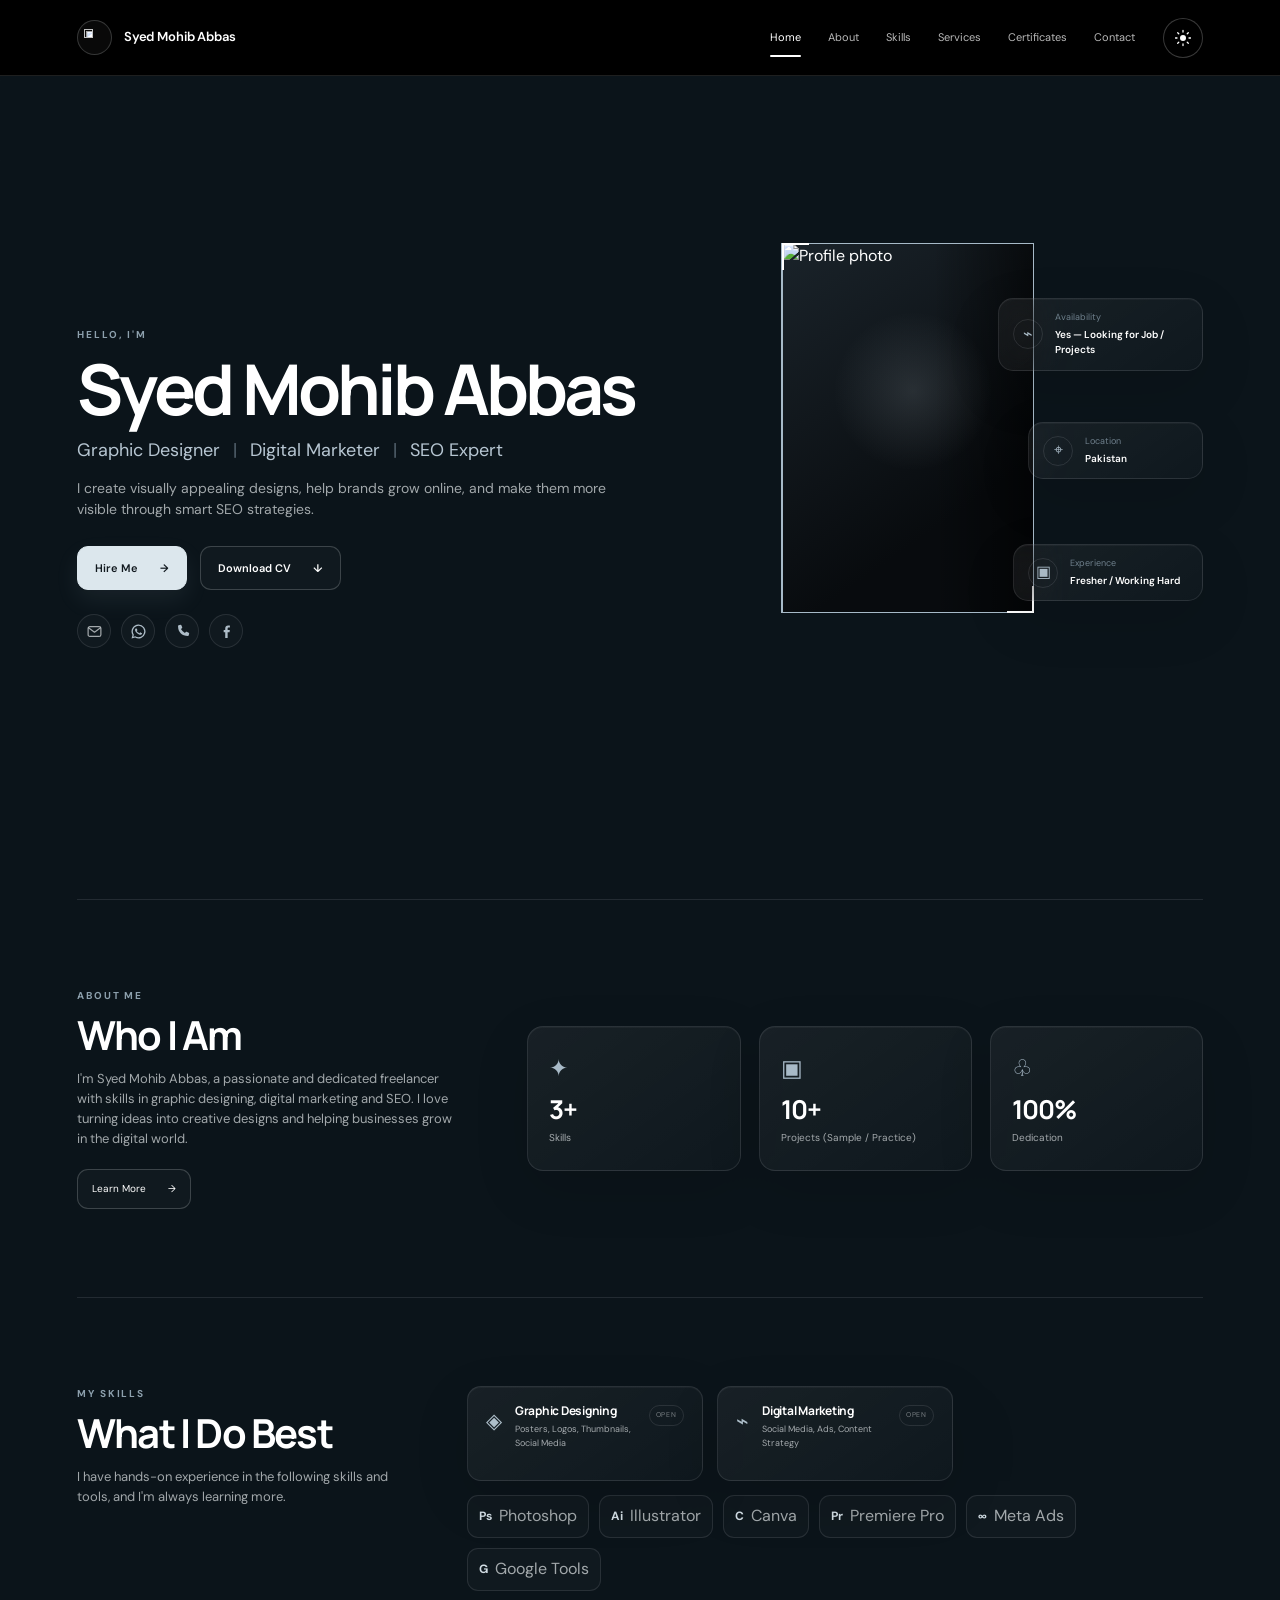
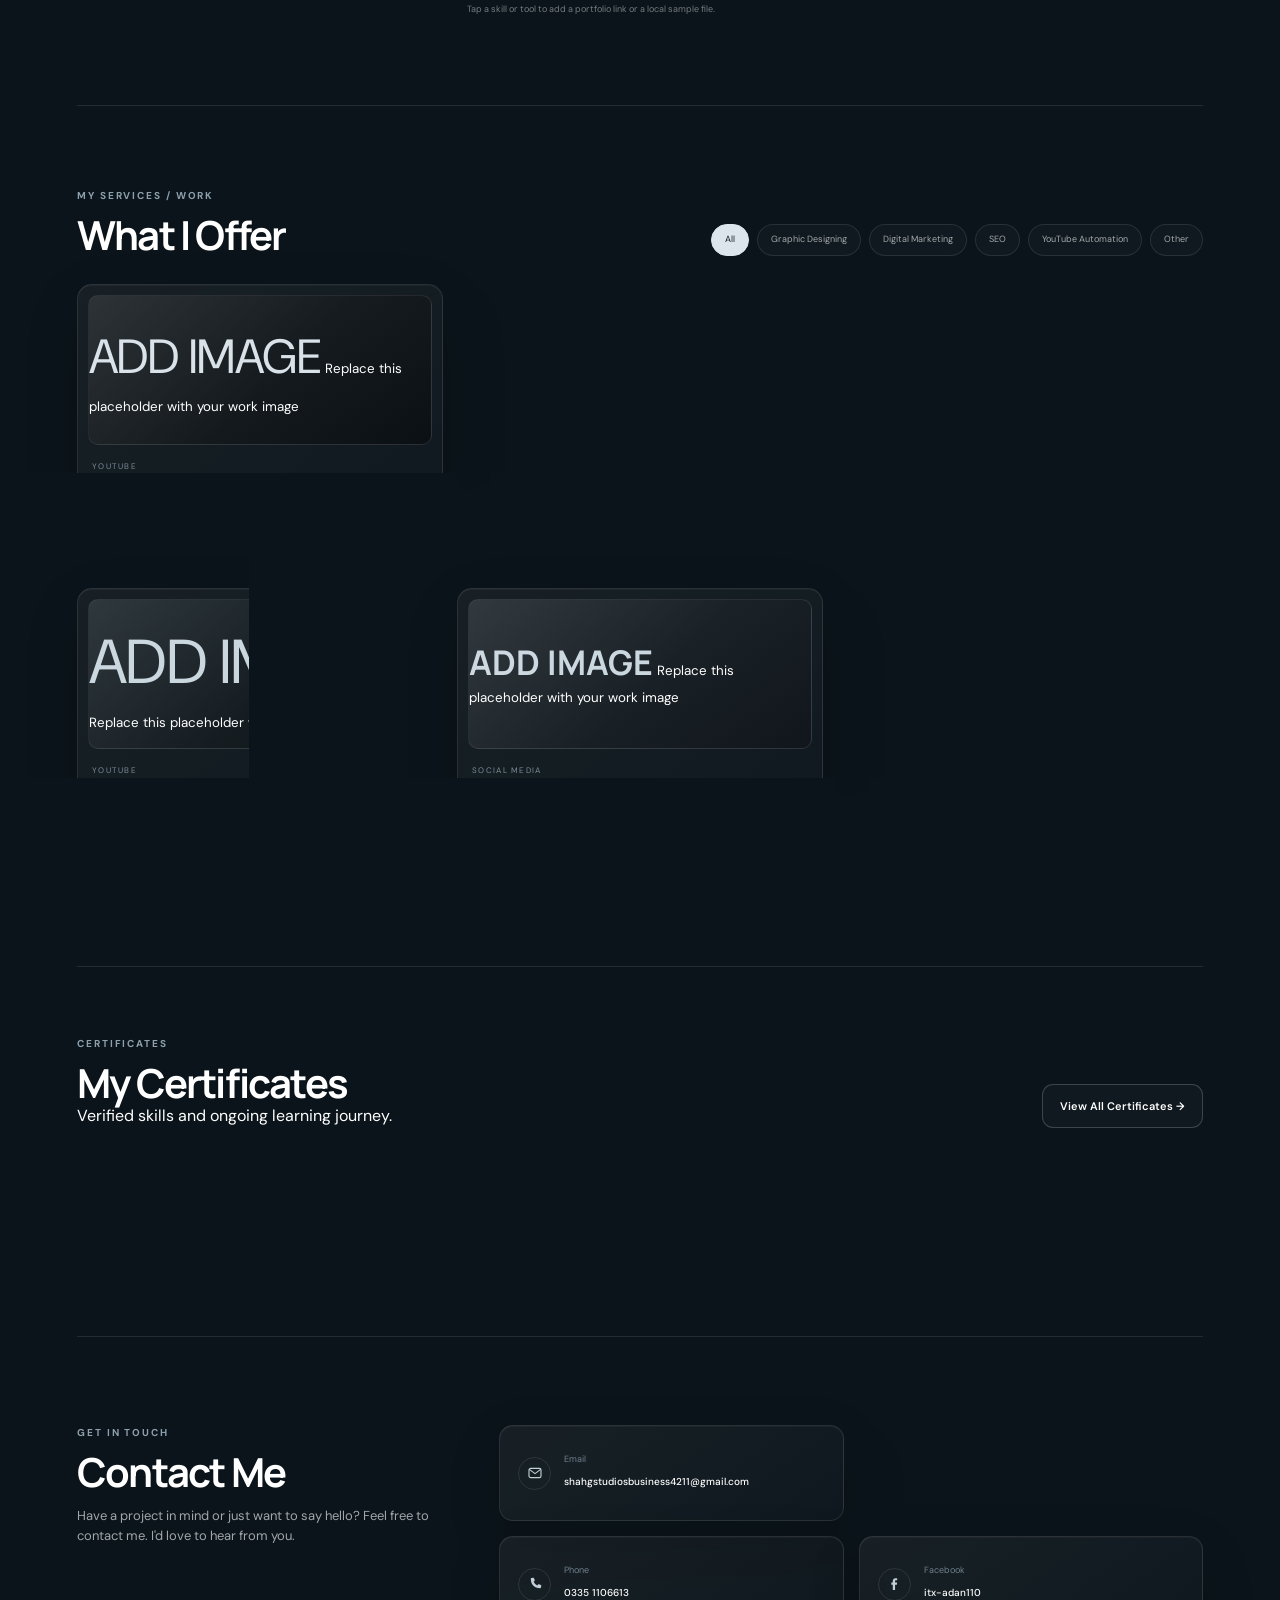
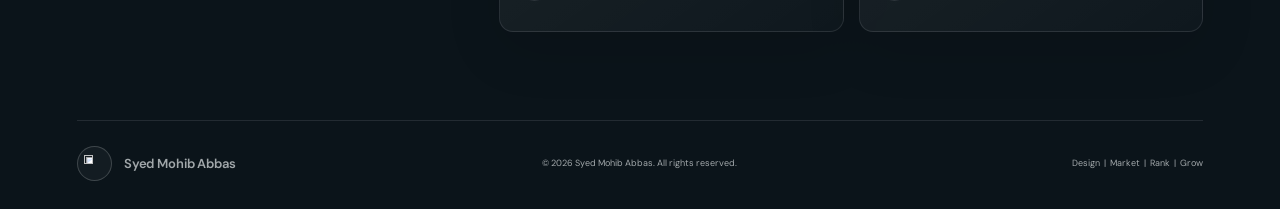
==== commit d177fcff: "Rename index.html to index1.html" ====
--- a/index1.html
+++ b/index1.html
@@ -8,17 +8,7 @@
   <link rel="preconnect" href="https://fonts.googleapis.com">
   <link rel="preconnect" href="https://fonts.gstatic.com" crossorigin>
   <link href="https://fonts.googleapis.com/css2?family=DM+Sans:wght@400;500;600;700&family=Manrope:wght@500;600;700;800&display=swap" rel="stylesheet">
-  <link rel="stylesheet" href="./css/base.css">
-  <link rel="stylesheet" href="./css/navbar.css">
-  <link rel="stylesheet" href="./css/hero.css">
-  <link rel="stylesheet" href="./css/about.css">
-  <link rel="stylesheet" href="./css/skills.css">
-  <link rel="stylesheet" href="./css/services.css">
-  <link rel="stylesheet" href="./css/certificates.css">
-  <link rel="stylesheet" href="./css/contact.css">
-  <link rel="stylesheet" href="./css/modals.css">
-  <link rel="stylesheet" href="./css/interactions.css">
-  <link rel="stylesheet" href="./css/responsive.css">
+  <link rel="stylesheet" href="./style.css">
 
 </head>
 <body>
@@ -46,7 +36,12 @@
     </nav>
 
     <button class="theme-toggle magnetic" type="button" aria-label="Switch theme" aria-pressed="false">
-      <span class="theme-icon" aria-hidden="true">☼</span>
+      <span class="theme-icon" aria-hidden="true">
+        <svg class="theme-svg" viewBox="0 0 24 24" width="18" height="18" fill="none" xmlns="http://www.w3.org/2000/svg">
+          <circle cx="12" cy="12" r="4" fill="currentColor"/>
+          <path d="M12 2V4M12 20V22M4.93 4.93L6.35 6.35M17.65 17.65L19.07 19.07M2 12H4M20 12H22M4.93 19.07L6.35 17.65M17.65 6.35L19.07 4.93" stroke="currentColor" stroke-width="1.7" stroke-linecap="round"/>
+        </svg>
+      </span>
     </button>
 
     <button class="menu-toggle" type="button" aria-label="Open menu" aria-expanded="false">
@@ -298,9 +293,27 @@
       </div>
 
       <div class="certificate-grid">
-        <article class="certificate glass reveal certificate-action" tabindex="0" role="button" data-certificate="FA — Allama Iqbal Open University" data-certificate-info="Intermediate / FA" data-file="fa-certificate.jpg"><div class="certificate-paper">CERTIFICATE</div><div><b>FA — Allama Iqbal Open University</b><small>Intermediate / FA</small></div></article>
-        <article class="certificate glass reveal certificate-action" tabindex="0" role="button" data-certificate="DigiSkills — Graphic Designing" data-certificate-info="Graphic Designing" data-file="graphic-designing-certificate.jpg"><div class="certificate-paper">DIGI</div><div><b>DigiSkills — Graphic Designing</b><small>Certificate</small></div></article>
-        <article class="certificate glass reveal certificate-action" tabindex="0" role="button" data-certificate="DigiSkills — Digital Marketing" data-certificate-info="Digital Marketing" data-file="digital-marketing-certificate.jpg"><div class="certificate-paper">DIGI</div><div><b>DigiSkills — Digital Marketing</b><small>Certificate</small></div></article>
+        <article class="certificate glass reveal certificate-action" tabindex="0" role="button" data-certificate="FA — Allama Iqbal Open University" data-certificate-info="Intermediate / FA" data-file="fa-certificate.jpg">
+          <span class="certificate-icon" aria-hidden="true">
+            <svg viewBox="0 0 24 24" fill="none"><path d="M6 3.5h9l3 3V20.5H6z" stroke="currentColor" stroke-width="1.5" stroke-linejoin="round"/><path d="M15 3.5v3h3M8.5 10h7M8.5 13h7M8.5 16h4.5" stroke="currentColor" stroke-width="1.35" stroke-linecap="round"/><path d="M17.2 15.4l.65 1.3 1.45.21-1.05 1.02.25 1.44-1.3-.68-1.3.68.25-1.44-1.05-1.02 1.45-.21z" stroke="currentColor" stroke-width="1.1" stroke-linejoin="round"/></svg>
+          </span>
+          <span class="certificate-content"><b>FA — Allama Iqbal Open University</b><small>Intermediate / FA</small></span>
+          <span class="certificate-open" aria-hidden="true">OPEN</span>
+        </article>
+        <article class="certificate glass reveal certificate-action" tabindex="0" role="button" data-certificate="DigiSkills — Graphic Designing" data-certificate-info="Graphic Designing" data-file="graphic-designing-certificate.jpg">
+          <span class="certificate-icon" aria-hidden="true">
+            <svg viewBox="0 0 24 24" fill="none"><path d="M6 3.5h9l3 3V20.5H6z" stroke="currentColor" stroke-width="1.5" stroke-linejoin="round"/><path d="M15 3.5v3h3M8.5 10h7M8.5 13h7M8.5 16h4.5" stroke="currentColor" stroke-width="1.35" stroke-linecap="round"/><path d="M17.2 15.4l.65 1.3 1.45.21-1.05 1.02.25 1.44-1.3-.68-1.3.68.25-1.44-1.05-1.02 1.45-.21z" stroke="currentColor" stroke-width="1.1" stroke-linejoin="round"/></svg>
+          </span>
+          <span class="certificate-content"><b>DigiSkills — Graphic Designing</b><small>Certificate</small></span>
+          <span class="certificate-open" aria-hidden="true">OPEN</span>
+        </article>
+        <article class="certificate glass reveal certificate-action" tabindex="0" role="button" data-certificate="DigiSkills — Digital Marketing" data-certificate-info="Digital Marketing" data-file="digital-marketing-certificate.jpg">
+          <span class="certificate-icon" aria-hidden="true">
+            <svg viewBox="0 0 24 24" fill="none"><path d="M6 3.5h9l3 3V20.5H6z" stroke="currentColor" stroke-width="1.5" stroke-linejoin="round"/><path d="M15 3.5v3h3M8.5 10h7M8.5 13h7M8.5 16h4.5" stroke="currentColor" stroke-width="1.35" stroke-linecap="round"/><path d="M17.2 15.4l.65 1.3 1.45.21-1.05 1.02.25 1.44-1.3-.68-1.3.68.25-1.44-1.05-1.02 1.45-.21z" stroke="currentColor" stroke-width="1.1" stroke-linejoin="round"/></svg>
+          </span>
+          <span class="certificate-content"><b>DigiSkills — Digital Marketing</b><small>Certificate</small></span>
+          <span class="certificate-open" aria-hidden="true">OPEN</span>
+        </article>
       </div>
     </section>
 
--- a/style.css
+++ b/style.css
@@ -0,0 +1,2576 @@
+/* ==========================================================================
+   DESIGN TOKENS / THEME VARIABLES
+   ========================================================================== */
+:root {
+  /* Main theme colors */
+  --bg: #000000;
+  --light: #FFFFFF;
+
+  /* Text */
+  --text: #FFFFFF;
+  --text-inverse: #000000;
+
+  /* Shared surfaces / borders */
+  --surface: rgba(255,255,255,.045);
+  --surface-strong: rgba(255,255,255,.075);
+  --line: rgba(233,237,239,.11);
+  --line-strong: rgba(233,237,239,.20);
+  --muted: rgba(233,237,239,.68);
+  --muted-2: rgba(233,237,239,.48);
+  --accent: #C9D0D5;
+  --accent-strong: #FFFFFF;
+
+  /* Same charcoal navbar in both themes */
+  --navbar: #000000;
+  --navbar-text: #FFFFFF;
+
+  /* Theme-independent */
+  --radius: 18px;
+  --ease: cubic-bezier(.22,.75,.2,1);
+}
+
+[data-theme="light"] {
+  /* Main theme colors */
+  --bg: #FFFFFF;
+  --light: #FFFFFF;
+
+  /* Light-theme surfaces / borders */
+  --surface: rgba(255,255,255,.62);
+  --surface-strong: rgba(255,255,255,.82);
+  --line: rgba(11,20,26,.12);
+  --line-strong: rgba(11,20,26,.20);
+  --muted: rgba(11,20,26,.64);
+  --muted-2: rgba(11,20,26,.46);
+  --accent: #343B40;
+  --accent-strong: #000000;
+
+  /* Light theme keeps a neutral charcoal navbar */
+  --navbar: #343638;
+  --navbar-text: #FFFFFF;
+
+  /* Text */
+  --text: #000000;
+  --text-inverse: #FFFFFF;
+}
+/* ==========================================================================
+   RESET / BASE
+   ========================================================================== */
+* {
+  box-sizing: border-box;
+  margin: 0;
+  padding: 0;
+}
+html {
+  scroll-behavior: smooth;
+}
+body {
+  min-height: 100vh;
+  background: radial-gradient(circle at 82% 12%,rgba(185,198,208,.035),transparent 25%),     var(--bg);
+  color: var(--text);
+  font-family: "DM Sans",sans-serif;
+  line-height: 1.55;
+  overflow-x: hidden;
+  transition: background .5s ease,color .5s ease;
+}
+body::before {
+  content: "";
+  position: fixed;
+  inset: 0;
+  pointer-events: none;
+  z-index: -2;
+  background-image: linear-gradient(rgba(255,255,255,.012) 1px,transparent 1px),linear-gradient(90deg,rgba(255,255,255,.012) 1px,transparent 1px);
+  background-size: 80px 80px;
+  mask-image: linear-gradient(to bottom,black,transparent 80%);
+}
+.page-noise {
+  position: fixed;
+  inset: 0;
+  pointer-events: none;
+  opacity: .035;
+  z-index: 50;
+  background-image: url("data:image/svg+xml,%3Csvg viewBox='0 0 160 160' xmlns='http://www.w3.org/2000/svg'%3E%3Cfilter id='n'%3E%3CfeTurbulence type='fractalNoise' baseFrequency='.8' numOctaves='4' stitchTiles='stitch'/%3E%3C/filter%3E%3Crect width='100%25' height='100%25' filter='url(%23n)' opacity='.35'/%3E%3C/svg%3E");
+}
+a {
+  text-decoration: none;
+  color: inherit;
+}
+button {
+  font: inherit;
+  color: inherit;
+}
+/* ==========================================================================
+   HEADER / NAVIGATION
+   ========================================================================== */
+.site-header {
+  position: sticky;
+  top: 0;
+  z-index: 40;
+  height: 76px;
+  display: flex;
+  align-items: center;
+  gap: 28px;
+  padding: 0 max(6vw,32px);
+  border-bottom: 1px solid rgba(233,237,239,.13);
+  background: var(--navbar);
+  backdrop-filter: blur(20px);
+  -webkit-backdrop-filter: blur(20px);
+}
+[data-theme="light"] .site-header {
+  background: var(--navbar);
+  border-bottom-color: rgba(233,237,239,.13);
+}
+.site-header .brand-name,
+.site-header .nav-link {
+  color: var(--navbar-text);
+}
+.site-header .nav-link {
+  opacity: .72;
+}
+.site-header .nav-link:hover,
+.site-header .nav-link.active {
+  color: var(--navbar-text);
+  opacity: 1;
+}
+.brand {
+  display: flex;
+  align-items: center;
+  gap: 12px;
+  white-space: nowrap;
+}
+.brand-mark {
+  width: 35px;
+  height: 35px;
+  border-radius: 50%;
+  display: grid;
+  place-items: center;
+  border: 1px solid var(--line-strong);
+  background: rgba(255,255,255,.035);
+  font: 700 13px/1 "Manrope",sans-serif;
+  letter-spacing: -.04em;
+}
+.brand-name {
+  font-size: 13px;
+  font-weight: 600;
+  letter-spacing: -.01em;
+}
+.nav {
+  margin-left: auto;
+  display: flex;
+  align-items: center;
+  gap: 27px;
+}
+.nav-link {
+  position: relative;
+  font-size: 11px;
+  color: var(--muted);
+  padding: 28px 0;
+  transition: color .25s ease;
+}
+.nav-link:hover,.nav-link.active {
+  color: var(--text);
+}
+.nav-link.active::after {
+  content: "";
+  position: absolute;
+  left: 0;
+  right: 0;
+  bottom: 17px;
+  height: 2px;
+  border-radius: 99px;
+  background: var(--accent);
+}
+.theme-toggle,.menu-toggle {
+  border: 1px solid var(--line);
+  background: var(--surface);
+  backdrop-filter: blur(14px);
+  cursor: pointer;
+  transition: transform .3s var(--ease),border-color .3s ease,background .3s ease;
+}
+.theme-toggle {
+  width: 40px;
+  height: 40px;
+  flex: 0 0 40px;
+  border-radius: 50%;
+  display: grid;
+  place-items: center;
+  position: relative;
+  overflow: hidden;
+  color: var(--navbar-text);
+  background: rgba(255,255,255,.075);
+  border-color: rgba(233,237,239,.22);
+  font-size: 17px;
+  transition: transform .35s var(--ease), border-color .3s ease, background .3s ease, box-shadow .35s ease;
+}
+.theme-toggle:hover {
+  border-color: rgba(233,237,239,.38);
+  background: rgba(255,255,255,.13);
+  transform: translateY(-2px);
+}
+.theme-toggle.is-switching {
+  transform: scale(.88) rotate(-12deg);
+  background: rgba(255,255,255,.16);
+  box-shadow: 0 0 0 5px rgba(255,255,255,.055);
+}
+.theme-icon {
+  display: block;
+  line-height: 1;
+  transform-origin: center;
+  transition: transform .42s var(--ease), opacity .2s ease;
+}
+.theme-toggle.is-switching .theme-icon {
+  transform: rotate(180deg) scale(.62);
+  opacity: .55;
+}
+.menu-toggle {
+  display: none;
+  width: 42px;
+  height: 42px;
+  border-radius: 12px;
+  padding: 10px;
+}
+.menu-toggle span {
+  display: block;
+  height: 1px;
+  background: var(--text);
+  margin: 5px 0;
+}
+/* ==========================================================================
+   SHARED SECTION LAYOUT
+   ========================================================================== */
+.section {
+  width: min(1180px,88%);
+  margin: 0 auto;
+  padding: 88px 0;
+  border-bottom: 1px solid var(--line);
+}
+/* ==========================================================================
+   HERO
+   ========================================================================== */
+.hero {
+  min-height: calc(100vh - 76px);
+  display: grid;
+  grid-template-columns: 1.08fr .92fr;
+  align-items: center;
+  gap: 70px;
+  padding-top: 70px;
+  padding-bottom: 70px;
+}
+.eyebrow {
+  font-size: 10px;
+  letter-spacing: .19em;
+  color: #8da0ad;
+  font-weight: 700;
+  margin-bottom: 9px;
+}
+h1,h2,h3 {
+  font-family: "Manrope",sans-serif;
+  line-height: 1.08;
+}
+h1 {
+  font-size: clamp(42px,6vw,70px);
+  letter-spacing: -.055em;
+  margin-bottom: 10px;
+}
+h2 {
+  font-size: clamp(28px,3.4vw,40px);
+  letter-spacing: -.045em;
+}
+h3 {
+  font-size: 15px;
+  letter-spacing: -.02em;
+}
+.hero-role {
+  font-size: 18px;
+  color: #b7c6d2;
+  margin-bottom: 13px;
+}
+.hero-role span {
+  color: #53626d;
+  margin: 0 8px;
+}
+.hero-text {
+  max-width: 590px;
+  color: var(--muted);
+  font-size: 14px;
+}
+.hero-actions {
+  display: flex;
+  gap: 13px;
+  margin-top: 25px;
+}
+.btn,.text-button,.card-link {
+  display: inline-flex;
+  align-items: center;
+  justify-content: center;
+  gap: 22px;
+  border-radius: 11px;
+  cursor: pointer;
+  transition: transform .25s var(--ease),border-color .25s ease,background .25s ease,box-shadow .25s ease;
+}
+.btn {
+  min-height: 44px;
+  padding: 0 17px;
+  border: 1px solid var(--line-strong);
+  font-size: 11px;
+  font-weight: 600;
+}
+.btn-primary {
+  background: #dce7ed;
+  color: #11191f;
+  border-color: #dce7ed;
+  box-shadow: 0 10px 25px rgba(191,211,224,.08);
+}
+.btn-primary:hover {
+  transform: translateY(-3px);
+  box-shadow: 0 15px 32px rgba(191,211,224,.14);
+}
+.btn-ghost {
+  background: rgba(255,255,255,.025);
+}
+.btn-ghost:hover,.text-button:hover {
+  background: rgba(255,255,255,.055);
+  border-color: var(--line-strong);
+  transform: translateY(-3px);
+}
+.btn:active,.text-button:active,.card-link:active,.magnetic:active {
+  transform: scale(.96);
+}
+.social-row {
+  display: flex;
+  gap: 10px;
+  margin-top: 24px;
+}
+.social {
+  width: 31px;
+  height: 31px;
+  border-radius: 50%;
+  border: 1px solid var(--line);
+  display: grid;
+  place-items: center;
+  color: #aebdc8;
+  background: rgba(255,255,255,.025);
+  font-size: 12px;
+  transition: all .25s var(--ease);
+}
+.social:hover {
+  border-color: var(--line-strong);
+  color: var(--text);
+  transform: translateY(-4px);
+  background: rgba(255,255,255,.06);
+}
+.hero-visual {
+  position: relative;
+  min-height: 500px;
+}
+.portrait-frame {
+  position: absolute;
+  top: 5px;
+  left: 13%;
+  width: 52%;
+  height: 74%;
+  border: 1px solid #a7bac8;
+  border-left-width: 2px;
+  box-shadow: var(--shadow);
+}
+.portrait-frame::before,.portrait-frame::after {
+  content: "";
+  position: absolute;
+  width: 25px;
+  height: 25px;
+  border-color: var(--accent-strong);
+  z-index: 2;
+}
+.portrait-frame::before {
+  top: -1px;
+  left: -1px;
+  border-top: 2px solid;
+  border-left: 2px solid;
+}
+.portrait-frame::after {
+  bottom: -1px;
+  right: -1px;
+  border-bottom: 2px solid;
+  border-right: 2px solid;
+}
+.portrait {
+  height: 100%;
+  display: grid;
+  place-items: center;
+  background: linear-gradient(145deg,#1a232a,#080b0e 72%);
+  overflow: hidden;
+  position: relative;
+}
+.portrait::after {
+  content: "";
+  position: absolute;
+  inset: 0;
+  background: radial-gradient(circle at 52% 40%,rgba(210,224,233,.13),transparent 31%),linear-gradient(90deg,transparent 60%,rgba(0,0,0,.55));
+}
+.portrait-initials {
+  font: 800 100px/1 "Manrope";
+  color: rgba(225,235,241,.13);
+  letter-spacing: -.1em;
+}
+.portrait span {
+  position: absolute;
+  bottom: 16px;
+  left: 16px;
+  font-size: 9px;
+  letter-spacing: .18em;
+  color: #71808b;
+  z-index: 3;
+}
+.glass {
+  background: linear-gradient(145deg,rgba(255,255,255,.055),rgba(255,255,255,.018));
+  border: 1px solid var(--line);
+  box-shadow: 0 18px 55px rgba(0,0,0,.12),inset 0 1px 0 rgba(255,255,255,.035);
+  backdrop-filter: blur(18px);
+  -webkit-backdrop-filter: blur(18px);
+}
+.availability-card,.info-card {
+  position: absolute;
+  display: flex;
+  gap: 12px;
+  align-items: center;
+  padding: 12px 14px;
+  border-radius: 15px;
+}
+.availability-card {
+  top: 60px;
+  right: 0;
+  width: 205px;
+}
+.location {
+  top: 184px;
+  right: 0;
+  width: 175px;
+}
+.experience {
+  top: 306px;
+  right: 0;
+  width: 190px;
+}
+.mini-icon {
+  width: 30px;
+  height: 30px;
+  flex: 0 0 30px;
+  border-radius: 50%;
+  display: grid;
+  place-items: center;
+  border: 1px solid var(--line);
+  color: #a9bac6;
+}
+.info-card small,.availability-card small,.contact-item small {
+  display: block;
+  color: #6f808c;
+  font-size: 9px;
+  margin-bottom: 2px;
+}
+.info-card strong,.availability-card strong {
+  display: block;
+  font-size: 10px;
+  font-weight: 600;
+}
+.quote {
+  position: absolute;
+  left: 13%;
+  width: 52%;
+  right: auto;
+  bottom: 12px;
+  text-align: center;
+  color: #83929d;
+  font-size: 11px;
+  font-style: italic;
+  line-height: 1.7;
+}
+/* ==========================================================================
+   ABOUT
+   ========================================================================== */
+.split-section {
+  display: grid;
+  grid-template-columns: .9fr 1.6fr;
+  gap: 70px;
+  align-items: center;
+}
+.section-intro>p:not(.eyebrow) {
+  max-width: 510px;
+  color: var(--muted);
+  font-size: 13px;
+  margin-top: 13px;
+}
+.text-button {
+  margin-top: 20px;
+  border: 1px solid var(--line-strong);
+  background: rgba(255,255,255,.025);
+  padding: 11px 14px;
+  font-size: 10px;
+}
+.stats-grid {
+  display: grid;
+  grid-template-columns: repeat(3,1fr);
+  gap: 18px;
+}
+.stat-card {
+  min-height: 145px;
+  border-radius: 16px;
+  padding: 21px;
+  display: flex;
+  flex-direction: column;
+  justify-content: center;
+}
+.stat-icon {
+  font-size: 23px;
+  color: #a8bac7;
+  margin-bottom: 10px;
+}
+.stat-card strong {
+  font: 700 26px/1 "Manrope";
+  letter-spacing: -.04em;
+}
+.stat-card small {
+  color: var(--muted);
+  font-size: 10px;
+  margin-top: 8px;
+}
+/* ==========================================================================
+   SKILLS
+   ========================================================================== */
+.skills-section {
+  display: grid;
+  grid-template-columns: .75fr 1.65fr;
+  gap: 55px;
+}
+.skill-main-grid {
+  display: grid;
+  grid-template-columns: repeat(3,1fr);
+  gap: 14px;
+}
+.skill-card {
+  min-height: 95px;
+  border-radius: 14px;
+  padding: 18px;
+  display: flex;
+  gap: 13px;
+  align-items: flex-start;
+  transition: transform .35s var(--ease),border-color .3s ease;
+}
+.skill-card:hover,.service-card:hover,.certificate:hover,.contact-item:hover,.stat-card:hover {
+  transform: translateY(-6px);
+  border-color: var(--line-strong);
+}
+.skill-symbol {
+  font-size: 21px;
+  color: #aebfca;
+}
+.skill-card h3 {
+  font-size: 12px;
+  margin-bottom: 5px;
+}
+.skill-card p {
+  font-size: 9px;
+  color: var(--muted);
+}
+.tool-list {
+  display: flex;
+  flex-wrap: wrap;
+  gap: 10px;
+  margin-top: 14px;
+}
+.tool-chip {
+  display: flex;
+  align-items: center;
+  gap: 7px;
+  border: 1px solid var(--line);
+  background: rgba(255,255,255,.025);
+  border-radius: 11px;
+  padding: 8px 11px;
+  font-size: 10px;
+  color: var(--muted);
+  transition: all .25s ease;
+}
+.tool-chip:hover {
+  border-color: var(--line-strong);
+  color: var(--text);
+  transform: translateY(-2px);
+}
+.tool-chip b {
+  font-size: 12px;
+  color: #d2dde4;
+}
+/* ==========================================================================
+   SERVICES
+   ========================================================================== */
+.services-section {
+  padding-top: 83px;
+}
+.section-heading {
+  display: flex;
+  justify-content: space-between;
+  align-items: flex-end;
+  gap: 30px;
+  margin-bottom: 28px;
+}
+.filter-row {
+  display: flex;
+  flex-wrap: wrap;
+  justify-content: flex-end;
+  gap: 8px;
+}
+.filter {
+  border: 1px solid var(--line);
+  background: rgba(255,255,255,.025);
+  color: var(--muted);
+  border-radius: 999px;
+  padding: 8px 13px;
+  font-size: 9px;
+  cursor: pointer;
+  transition: all .25s ease;
+}
+.filter:hover,.filter.active {
+  color: #152029;
+  background: #dbe5eb;
+  border-color: #dbe5eb;
+}
+.service-grid {
+  display: grid;
+  grid-template-columns: repeat(3,1fr);
+  gap: 14px;
+}
+.service-card {
+  border-radius: 15px;
+  padding: 10px 10px 15px;
+  overflow: hidden;
+  transition: transform .4s var(--ease),border-color .3s ease,opacity .3s ease;
+}
+.service-card.is-hidden {
+  display: none;
+}
+.service-media {
+  height: 150px;
+  border-radius: 10px;
+  display: grid;
+  place-items: center;
+  margin-bottom: 15px;
+  overflow: hidden;
+  position: relative;
+  border: 1px solid var(--line);
+}
+.service-image {
+  width: 100%;
+  height: 100%;
+  display: block;
+  object-fit: cover;
+  object-position: center;
+}
+.profile-image {
+  width: 100%;
+  height: 100%;
+  display: block;
+  object-fit: cover;
+  object-position: center;
+}
+.service-media::after {
+  content: "";
+  position: absolute;
+  inset: 0;
+  background: linear-gradient(135deg,rgba(255,255,255,.06),transparent 55%);
+}
+.youtube-media {
+  background: linear-gradient(145deg,#20262a,#0b1014);
+}
+.youtube-media span {
+  font-size: 48px;
+  color: #d8e2e8;
+}
+.logo-media {
+  background: linear-gradient(145deg,#242b31,#10161a);
+}
+.logo-media span {
+  font: 800 44px "Manrope";
+  letter-spacing: -.1em;
+  color: #d3dde3;
+}
+.portrait-media {
+  background: linear-gradient(145deg,#252d33,#0a0f13);
+}
+.portrait-media span {
+  font-size: 12px;
+  letter-spacing: .18em;
+  color: #c4d0d8;
+}
+.automation-media {
+  background: linear-gradient(145deg,#222c31,#0c1216);
+}
+.automation-media span {
+  font-size: 62px;
+  color: #c9d6de;
+}
+.social-media {
+  background: linear-gradient(145deg,#252d33,#10161b);
+}
+.social-media span {
+  font: 700 34px "Manrope";
+  color: #cbd7df;
+}
+.seo-media {
+  background: linear-gradient(145deg,#202b31,#0c1115);
+}
+.seo-media span {
+  font: 800 37px "Manrope";
+  color: #cbd7df;
+}
+.card-label {
+  font-size: 8px;
+  letter-spacing: .16em;
+  color: #7d8d98;
+  margin: 0 4px 6px;
+}
+.service-card h3 {
+  margin: 0 4px 7px;
+}
+.service-card>p:not(.card-label) {
+  font-size: 10px;
+  color: var(--muted);
+  margin: 0 4px;
+  min-height: 32px;
+}
+.card-link {
+  border: 0;
+  background: transparent;
+  padding: 8px 4px 0;
+  font-size: 9px;
+  color: #b9c7d0;
+}
+.card-link:hover {
+  gap: 28px;
+  color: var(--text);
+}
+
+
+
+/*manually added by adan */
+
+.service-card .media {
+  aspect-ratio: 16 / 9;
+  overflow: hidden;
+}
+
+.service-card .media img {
+  width: 100%;
+  height: 100%;
+  object-fit: cover;
+}
+
+
+
+/* ==========================================================================
+   CERTIFICATES
+   ========================================================================== */
+.certificates-section {
+  padding-top: 68px;
+}
+.certificate-grid {
+  display: grid;
+  grid-template-columns: repeat(3,1fr);
+  gap: 14px;
+  margin-top: 23px;
+}
+.certificate {
+  display: flex;
+  align-items: center;
+  gap: 14px;
+  padding: 11px;
+  border-radius: 13px;
+  transition: transform .35s var(--ease),border-color .3s ease;
+}
+.certificate-paper {
+  height: 55px;
+  width: 74px;
+  flex: 0 0 74px;
+  display: grid;
+  place-items: center;
+  background: #d8d3bd;
+  color: #514f45;
+  font: 700 7px "Manrope";
+  border: 4px double #817d6e;
+}
+.certificate b {
+  display: block;
+  font-size: 9px;
+  line-height: 1.4;
+}
+.certificate small {
+  display: block;
+  color: var(--muted);
+  font-size: 8px;
+  margin-top: 4px;
+}
+/* ==========================================================================
+   CONTACT / FOOTER
+   ========================================================================== */
+.contact-section {
+  display: grid;
+  grid-template-columns: .8fr 1.6fr;
+  gap: 70px;
+  border-bottom: 0;
+}
+.contact-list {
+  display: grid;
+  grid-template-columns: 1fr 1fr;
+  gap: 12px;
+}
+.contact-item {
+  min-height: 82px;
+  border-radius: 14px;
+  padding: 15px;
+  display: flex;
+  align-items: center;
+  gap: 13px;
+  transition: transform .35s var(--ease),border-color .3s ease;
+}
+.contact-icon {
+  width: 33px;
+  height: 33px;
+  border: 1px solid var(--line);
+  border-radius: 50%;
+  display: grid;
+  place-items: center;
+  color: #c1ced7;
+  flex: 0 0 33px;
+}
+.contact-icon svg {
+  width: 16px;
+  height: 16px;
+  display: block;
+}
+.contact-item b {
+  font-size: 10px;
+  font-weight: 500;
+  word-break: break-word;
+}
+.footer {
+  width: 88%;
+  max-width: 1180px;
+  margin: auto;
+  padding: 25px 0 28px;
+  border-top: 1px solid var(--line);
+  display: grid;
+  grid-template-columns: 1fr 1fr 1fr;
+  align-items: center;
+  font-size: 9px;
+  color: var(--muted);
+}
+.footer p {
+  text-align: center;
+}
+.footer>span {
+  text-align: right;
+}
+.back-top {
+  position: fixed;
+  right: 22px;
+  bottom: 20px;
+  width: 40px;
+  height: 40px;
+  border: 1px solid var(--line-strong);
+  border-radius: 50%;
+  background: var(--surface-strong);
+  backdrop-filter: blur(14px);
+  cursor: pointer;
+  z-index: 30;
+  opacity: 0;
+  transform: translateY(15px);
+  pointer-events: none;
+  transition: all .3s var(--ease);
+}
+.back-top.show {
+  opacity: 1;
+  transform: none;
+  pointer-events: auto;
+}
+/* ==========================================================================
+   MODALS / FILE VIEWER
+   ========================================================================== */
+.modal {
+  position: fixed;
+  inset: 0;
+  z-index: 100;
+  display: grid;
+  place-items: center;
+  opacity: 0;
+  visibility: hidden;
+  transition: opacity .25s ease,visibility .25s ease;
+}
+.modal.open {
+  opacity: 1;
+  visibility: visible;
+}
+.modal-backdrop {
+  position: absolute;
+  inset: 0;
+  background: rgba(0,0,0,.66);
+  backdrop-filter: blur(8px);
+}
+.modal-box {
+  position: relative;
+  width: min(470px,90%);
+  padding: 35px;
+  border-radius: 22px;
+  transform: translateY(20px) scale(.97);
+  transition: transform .35s var(--ease);
+}
+.modal.open .modal-box {
+  transform: none;
+}
+.modal-box h2 {
+  margin-bottom: 12px;
+}
+.modal-box>p:not(.eyebrow) {
+  color: var(--muted);
+  font-size: 12px;
+  margin-bottom: 22px;
+}
+.modal-close {
+  position: absolute;
+  top: 13px;
+  right: 15px;
+  border: 0;
+  background: transparent;
+  font-size: 25px;
+  cursor: pointer;
+  color: var(--muted);
+}
+.reveal {
+  opacity: 0;
+  transform: translateY(18px);
+  transition: opacity .7s var(--ease),transform .7s var(--ease);
+}
+.reveal.visible {
+  opacity: 1;
+  transform: none;
+}
+@media (max-width:900px) {
+  .site-header {
+    padding: 0 5%;
+    gap: 15px;
+  }
+  .nav {
+    position: fixed;
+    top: 76px;
+    left: 5%;
+    right: 5%;
+    display: grid;
+    gap: 0;
+    padding: 10px;
+    border: 1px solid var(--line);
+    border-radius: 16px;
+    background: var(--navbar);
+    backdrop-filter: blur(20px);
+    transform: translateY(-15px);
+    opacity: 0;
+    pointer-events: none;
+    transition: .3s var(--ease);
+  }
+  [data-theme="light"] .nav {
+    background: var(--navbar);
+  }
+  .nav.open {
+    transform: none;
+    opacity: 1;
+    pointer-events: auto;
+  }
+  .nav-link {
+    padding: 13px 14px;
+  }
+  .nav-link.active::after {
+    display: none;
+  }
+  .menu-toggle {
+    display: block;
+  }
+  .theme-toggle {
+    margin-left: auto;
+  }
+  .hero {
+    grid-template-columns: 1fr;
+    gap: 35px;
+    padding-top: 65px;
+  }
+  .hero-visual {
+    min-height: 450px;
+  }
+  .portrait-frame {
+    left: 8%;
+    width: 57%;
+    height: 76%;
+  }
+  .split-section,.skills-section,.contact-section {
+    grid-template-columns: 1fr;
+    gap: 35px;
+  }
+  .service-grid {
+    grid-template-columns: repeat(2,1fr);
+  }
+  .section-heading {
+    align-items: flex-start;
+    flex-direction: column;
+  }
+  .filter-row {
+    justify-content: flex-start;
+  }
+}
+@media (max-width:600px) {
+  .section {
+    width: 90%;
+    padding: 68px 0;
+  }
+  .brand-name {
+    font-size: 11px;
+  }
+  .hero {
+    padding-top: 45px;
+  }
+  h1 {
+    font-size: 40px;
+  }
+  .hero-role {
+    font-size: 14px;
+  }
+  .hero-visual {
+    min-height: 405px;
+  }
+  .portrait-frame {
+    left: 0;
+    width: 66%;
+    height: 76%;
+  }
+  .availability-card {
+    right: 0;
+    top: 30px;
+    width: 174px;
+  }
+  .location {
+    right: 0;
+    top: 145px;
+    width: 155px;
+  }
+  .experience {
+    right: 0;
+    top: 255px;
+    width: 170px;
+  }
+  .quote {
+    left: 0;
+    width: 66%;
+    right: auto;
+    bottom: 2px;
+    font-size: 9px;
+  }
+  .stats-grid,.skill-main-grid,.service-grid,.certificate-grid,.contact-list {
+    grid-template-columns: 1fr;
+  }
+  .stats-grid {
+    gap: 10px;
+  }
+  .stat-card {
+    min-height: 115px;
+  }
+  .skill-main-grid {
+    gap: 10px;
+  }
+  .service-media {
+    height: 180px;
+  }
+  .footer {
+    width: 90%;
+    grid-template-columns: 1fr;
+    gap: 12px;
+    text-align: center;
+  }
+  .footer p,.footer>span {
+    text-align: center;
+  }
+  .footer .brand {
+    justify-content: center;
+  }
+  .filter-row {
+    gap: 6px;
+  }
+  .filter {
+    font-size: 8px;
+    padding: 7px 10px;
+  }
+}
+@media (prefers-reduced-motion:reduce) {
+  *,*::before,*::after {
+    scroll-behavior: auto!important;
+    transition-duration: .01ms!important;
+    animation-duration: .01ms!important;
+  }
+}
+/* =========================================================
+WORKABLE INTERACTION UI
+========================================================= */
+.skill-action, .certificate-action {
+  cursor: pointer;
+  outline: none;
+}
+.skill-action:focus-visible, .certificate-action:focus-visible, .tool-action:focus-visible {
+  border-color: var(--line-strong);
+  box-shadow: 0 0 0 3px rgba(190,208,220,.10);
+}
+.skill-action::after, .certificate-action::after {
+  content: "OPEN";
+  margin-left: auto;
+  align-self: flex-start;
+  font-size: 7px;
+  letter-spacing: .12em;
+  color: var(--muted-2);
+  border: 1px solid var(--line);
+  border-radius: 999px;
+  padding: 4px 6px;
+}
+.skill-action {
+  position: relative;
+}
+.skill-action:hover::after, .certificate-action:hover::after {
+  color: var(--text);
+  border-color: var(--line-strong);
+}
+.tool-action {
+  cursor: pointer;
+  font: inherit;
+}
+.skills-note {
+  margin-top: 12px;
+  color: var(--muted-2);
+  font-size: 9px;
+}
+.field-label {
+  display: block;
+  color: var(--muted);
+  font-size: 9px;
+  margin: 14px 0 6px;
+}
+.field-row {
+  display: flex;
+  gap: 8px;
+}
+.modal-tools input[type="url"] {
+  width: 100%;
+  min-width: 0;
+  height: 42px;
+  border: 1px solid var(--line);
+  border-radius: 10px;
+  outline: none;
+  padding: 0 12px;
+  color: var(--text);
+  background: rgba(255,255,255,.035);
+  font: 11px "DM Sans", sans-serif;
+}
+.modal-tools input[type="url"]:focus {
+  border-color: var(--line-strong);
+}
+.modal-tools input[type="file"] {
+  width: 100%;
+  padding: 9px;
+  border: 1px dashed var(--line-strong);
+  border-radius: 10px;
+  color: var(--muted);
+  background: rgba(255,255,255,.025);
+  font-size: 9px;
+}
+.file-preview {
+  margin-top: 8px;
+  padding: 9px 11px;
+  border-radius: 9px;
+  border: 1px solid var(--line);
+  color: var(--muted-2);
+  font-size: 9px;
+  word-break: break-word;
+}
+.modal-actions {
+  display: flex;
+  gap: 9px;
+  margin-top: 20px;
+  flex-wrap: wrap;
+}
+.certificate-modal-box {
+  width: min(760px, 94%);
+}
+.certificate-gallery {
+  display: grid;
+  grid-template-columns: repeat(2, 1fr);
+  gap: 12px;
+  margin-top: 20px;
+}
+.certificate-placeholder {
+  min-height: 190px;
+  border: 1px solid var(--line);
+  border-radius: 13px;
+  background: linear-gradient(145deg, rgba(255,255,255,.055), rgba(255,255,255,.015));
+  display: flex;
+  flex-direction: column;
+  align-items: center;
+  justify-content: center;
+  text-align: center;
+  padding: 20px;
+  position: relative;
+  overflow: hidden;
+}
+.certificate-placeholder::before {
+  content: "";
+  position: absolute;
+  inset: 14px;
+  border: 1px solid rgba(206,218,226,.22);
+  pointer-events: none;
+}
+.certificate-placeholder span {
+  font: 800 18px "Manrope";
+  letter-spacing: -.03em;
+  color: #cbd7df;
+}
+.certificate-placeholder small {
+  color: var(--muted);
+  font-size: 9px;
+  margin-top: 8px;
+  max-width: 220px;
+}
+.pressed {
+  transform: scale(.96) !important;
+}
+@media (max-width: 600px) {
+  .certificate-gallery {
+    grid-template-columns: 1fr;
+  }
+  .field-row {
+    flex-direction: column;
+  }
+  .skill-action::after, .certificate-action::after {
+    display: none;
+  }
+}
+.file-viewer-box {
+  width: min(900px,94%);
+  max-height: 90vh;
+  overflow: auto;
+}
+.file-viewer-body {
+  margin-top: 16px;
+  min-height: 100px;
+  display: grid;
+  place-items: center;
+  border: 1px solid var(--line);
+  border-radius: 14px;
+  overflow: hidden;
+  background: rgba(0,0,0,.16);
+}
+.file-preview-image {
+  display: block;
+  max-width: 100%;
+  max-height: 65vh;
+  object-fit: contain;
+}
+.file-preview-frame {
+  display: block;
+  width: 100%;
+  height: 65vh;
+  border: 0;
+  background: white;
+}
+.file-viewer-box .modal-actions {
+  margin-top: 13px;
+}
+.file-viewer-box .modal-actions a {
+  text-decoration: none;
+}
+.file-viewer-generic, .file-preview-generic {
+  display: grid;
+  gap: 8px;
+  text-align: center;
+  padding: 50px;
+  color: var(--muted);
+}
+.file-preview-generic span {
+  font: 800 25px "Manrope";
+  color: var(--text);
+}
+.file-preview-generic strong {
+  font-size: 11px;
+}
+.file-preview-generic small {
+  font-size: 9px;
+}
+.file-preview-frame {
+  height: 58vh;
+}
+/* FIX: keep portfolio content visible if reveal JS is unavailable */
+.reveal {
+opacity:1 !important;
+transform:none !important;
+}
+/* Modal scroll lock */
+body.modal-open {
+overflow:hidden;
+}
+/* Certificate gallery buttons */
+.certificate-placeholder {
+font:inherit;
+color:var(--text);
+cursor:pointer;
+width:100%;
+border:1px solid var(--line);
+}
+/* =========================================================
+SOCIAL ICONS + LOOP MOTION
+========================================================= */
+.social {
+position:relative;
+width:34px;
+height:34px;
+border-radius:50%;
+border:1px solid var(--line);
+display:grid;
+place-items:center;
+color:#aebdc8;
+background:rgba(255,255,255,.025);
+font-size:12px;
+transition:transform .25s var(--ease),border-color .25s ease,background .25s ease,color .25s ease;
+transform-origin:center;
+}
+.social svg {
+width:17px;
+height:17px;
+display:block;
+}
+.social:hover {
+border-color:var(--line-strong);
+color:var(--text);
+transform:translateY(-4px);
+background:rgba(255,255,255,.06);
+}
+.social.is-looping {
+animation:socialLoop .72s cubic-bezier(.2,.75,.25,1);
+}
+.social.is-looping svg {
+animation:socialIconSettle .72s cubic-bezier(.2,.75,.25,1);
+}
+@keyframes socialLoop {
+0% {
+  transform: rotate(0deg) translateY(0) scale(1);
+}
+35% {
+  transform: rotate(180deg) translateY(-4px) scale(1.08);
+}
+70% {
+  transform: rotate(360deg) translateY(0) scale(1.02);
+}
+100% {
+  transform: rotate(360deg) translateY(0) scale(1);
+}
+}
+@keyframes socialIconSettle {
+0%,45% {
+  transform: rotate(0deg);
+}
+70% {
+  transform: rotate(-12deg);
+}
+100% {
+  transform: rotate(0deg);
+}
+}
+/* =========================================================
+HIRE ME MODAL
+========================================================= */
+.hire-modal-box {
+width:min(680px,94%);
+padding:34px;
+}
+.hire-modal-intro {
+max-width:540px;
+}
+.hire-credentials {
+display:grid;
+grid-template-columns:1.35fr 1fr 1fr;
+gap:10px;
+margin-top:18px;
+}
+.hire-credential {
+border:1px solid var(--line);
+border-radius:13px;
+padding:13px;
+background:rgba(255,255,255,.025);
+}
+.hire-credential span,.hire-contact small {
+display:block;
+color:var(--muted);
+font-size:8px;
+letter-spacing:.14em;
+text-transform:uppercase;
+}
+.hire-credential strong {
+display:block;
+margin-top:6px;
+color:var(--text);
+font-size:11px;
+line-height:1.45;
+}
+.hire-contact-grid {
+display:grid;
+grid-template-columns:1fr 1fr;
+gap:10px;
+margin-top:10px;
+}
+.hire-contact {
+display:flex;
+align-items:center;
+gap:11px;
+min-width:0;
+border:1px solid var(--line);
+border-radius:13px;
+padding:11px;
+text-decoration:none;
+color:inherit;
+background:rgba(255,255,255,.018);
+transition:transform .25s var(--ease),border-color .25s ease,background .25s ease;
+}
+.hire-contact:hover {
+transform:translateY(-2px);
+border-color:var(--line-strong);
+background:rgba(255,255,255,.045);
+}
+.hire-contact-icon {
+width:31px;
+height:31px;
+flex:0 0 31px;
+border-radius:9px;
+display:grid;
+place-items:center;
+border:1px solid var(--line);
+font-size:10px;
+font-weight:800;
+color:var(--text);
+}
+.hire-contact-icon svg {
+width:16px;
+height:16px;
+display:block;
+}
+.hire-contact span:last-child {
+min-width:0;
+}
+.hire-contact strong {
+display:block;
+margin-top:4px;
+font-size:10px;
+white-space:nowrap;
+overflow:hidden;
+text-overflow:ellipsis;
+}
+.hire-actions {
+display:flex;
+gap:10px;
+flex-wrap:wrap;
+margin-top:17px;
+}
+.hire-actions .btn {
+flex:1 1 210px;
+}
+/* 2 + 1 certificate layout */
+.certificate-gallery {
+grid-template-columns:repeat(2,minmax(0,1fr));
+align-items:stretch;
+}
+.certificate-gallery .certificate-placeholder:nth-child(3) {
+grid-column:1 / -1;
+width:calc(50% - 6px);
+justify-self:center;
+}
+.contact-item {
+cursor:pointer;
+}
+.contact-item:focus-visible,.hire-contact:focus-visible,.social:focus-visible {
+outline:2px solid var(--line-strong);
+outline-offset:3px;
+}
+@media (max-width:700px) {
+.hire-credentials {
+  grid-template-columns: 1fr;
+}
+.hire-contact-grid {
+  grid-template-columns: 1fr;
+}
+.certificate-gallery .certificate-placeholder:nth-child(3) {
+  width: 100%;
+  grid-column: auto;
+}
+}
+/* =========================================================
+THEME-AWARE BRAND LOGOS
+========================================================= */
+.brand-mark.logo-switch {
+position:relative;
+overflow:hidden;
+padding:6px;
+isolation:isolate;
+}
+.theme-logo {
+position:absolute;
+inset:6px;
+width:calc(100% - 12px);
+height:calc(100% - 12px);
+object-fit:contain;
+display:block;
+transition:opacity .45s var(--ease), transform .55s var(--ease), filter .45s ease;
+}
+.theme-logo-dark {
+opacity:1;
+transform:scale(1) rotate(0);
+}
+.theme-logo-light {
+opacity:0;
+transform:scale(.72) rotate(-12deg);
+}
+[data-theme="light"] .theme-logo-dark {
+opacity:0;
+transform:scale(.72) rotate(12deg);
+}
+[data-theme="light"] .theme-logo-light {
+opacity:1;
+transform:scale(1) rotate(0);
+}
+.brand:hover .theme-logo-dark, .brand:hover .theme-logo-light {
+transform:scale(1.06) rotate(0);
+}
+.logo-switch.is-changing .theme-logo-dark {
+transform:scale(.72) rotate(-18deg);
+}
+.logo-switch.is-changing .theme-logo-light {
+transform:scale(.72) rotate(18deg);
+}
+/* Monochrome Gmail/envelope icon — keeps the visual language consistent. */
+.gmail-social {
+color:var(--muted);
+}
+.gmail-envelope {
+width:17px;
+height:17px;
+display:block;
+}
+.gmail-social:hover {
+color:var(--text);
+}
+/* =========================================================
+SMOOTH MOTION / HERO MICRO-INTERACTIONS
+========================================================= */
+html {
+scroll-behavior:auto;
+}
+body {
+scroll-behavior:smooth;
+}
+.hero-visual .availability-card, .hero-visual .location, .hero-visual .experience, .hero-visual .portrait-frame {
+cursor:pointer;
+will-change:transform;
+}
+.hero-visual .availability-card, .hero-visual .location, .hero-visual .experience {
+transition:     transform .45s var(--ease),     border-color .3s ease,     box-shadow .45s var(--ease),     background .3s ease;
+}
+.hero-visual .availability-card:hover, .hero-visual .location:hover, .hero-visual .experience:hover {
+transform:translate3d(-7px,-4px,0) scale(1.015);
+border-color:var(--line-strong);
+box-shadow:0 22px 60px rgba(0,0,0,.18),inset 0 1px 0 rgba(255,255,255,.06);
+}
+.hero-visual .portrait-frame {
+transition:transform .7s var(--ease),box-shadow .5s ease,border-color .3s ease;
+}
+.hero-visual .portrait-frame:hover {
+transform:translate3d(0,-5px,0) scale(1.008);
+}
+.hero-visual .mini-icon {
+transition:transform .5s var(--ease),background .3s ease,color .3s ease;
+}
+.hero-visual .hero-pulse .mini-icon {
+animation:heroIconPulse .7s var(--ease);
+}
+.hero-visual .hero-pulse {
+animation:heroCardPulse .7s var(--ease);
+}
+@keyframes heroIconPulse {
+0% {
+  transform: scale(1) rotate(0);
+}
+35% {
+  transform: scale(1.22) rotate(-8deg);
+}
+70% {
+  transform: scale(.92) rotate(8deg);
+}
+100% {
+  transform: scale(1) rotate(0);
+}
+}
+@keyframes heroCardPulse {
+0% {
+  box-shadow: 0 18px 55px rgba(0,0,0,.12),inset 0 1px 0 rgba(255,255,255,.035);
+}
+40% {
+  box-shadow: 0 0 0 5px rgba(190,208,220,.08),0 25px 65px rgba(0,0,0,.18);
+}
+100% {
+  box-shadow: 0 18px 55px rgba(0,0,0,.12),inset 0 1px 0 rgba(255,255,255,.035);
+}
+}
+/* Scroll progress line */
+.scroll-progress {
+position:fixed;
+top:0;
+left:0;
+width:100%;
+height:2px;
+z-index:1000;
+pointer-events:none;
+transform-origin:left center;
+transform:scaleX(0);
+background:var(--accent-strong);
+box-shadow:0 0 14px rgba(219,231,239,.25);
+}
+/* Subtle pointer glow, hidden on touch devices. */
+/* ==========================================================================
+   INTERACTION EFFECTS
+   ========================================================================== */
+.pointer-glow {
+position:fixed;
+width:260px;
+height:260px;
+border-radius:50%;
+pointer-events:none;
+z-index:-1;
+opacity:0;
+transform:translate(-50%,-50%);
+background:radial-gradient(circle,rgba(180,202,216,.075),transparent 68%);
+transition:opacity .25s ease;
+}
+@media (pointer:fine) {
+body.pointer-active .pointer-glow {
+  opacity: 1;
+}
+}
+/* Section depth while scrolling */
+.section,.site-header,.footer {
+transform:translateZ(0);
+}
+[data-scroll-depth] {
+will-change:transform,opacity;
+}
+/* Better focus/tap feedback for every round hero/social control. */
+.social,.theme-toggle,.back-top,.brand-mark {
+-webkit-tap-highlight-color:transparent;
+}
+.social:active,.theme-toggle:active,.back-top:active {
+transform:scale(.9)!important;
+}
+@media (prefers-reduced-motion:reduce) {
+html {
+  scroll-behavior: auto;
+}
+.theme-logo,.hero-visual .availability-card,.hero-visual .location, .hero-visual .experience,.hero-visual .portrait-frame {
+  transition: none;
+}
+.pointer-glow,.scroll-progress {
+  display: none;
+}
+}
+/* Consistent click feedback for the four hero contact circles. */
+.social.social-pulse {
+animation:socialCirclePulse .55s var(--ease);
+}
+@keyframes socialCirclePulse {
+0% {
+  transform: scale(1);
+}
+35% {
+  transform: scale(.88);
+}
+68% {
+  transform: scale(1.08);
+}
+100% {
+  transform: scale(1);
+}
+}
+@media (prefers-reduced-motion:reduce) {
+.social.social-pulse {
+  animation: none;
+}
+}
+/* =========================================================
+RESPONSIVE + PERFORMANCE STABILIZATION
+Final overrides: keep existing functionality intact.
+========================================================= */
+/* Light-theme contrast fixes */
+[data-theme="light"] .hero-role, [data-theme="light"] .social, [data-theme="light"] .skill-symbol, [data-theme="light"] .stat-icon, [data-theme="light"] .mini-icon, [data-theme="light"] .tool-chip b {
+color:var(--accent-strong);
+}
+[data-theme="light"] .hero-role span {
+color:#687781;
+}
+[data-theme="light"] .eyebrow {
+color:#52636e;
+}
+[data-theme="light"] .portrait {
+background:linear-gradient(145deg,#dce3e7,#aeb9c0 72%);
+}
+[data-theme="light"] .portrait::after {
+background:radial-gradient(circle at 52% 40%,rgba(255,255,255,.32),transparent 31%),linear-gradient(90deg,transparent 60%,rgba(30,40,45,.18));
+}
+[data-theme="light"] .portrait-initials {
+color:rgba(20,31,39,.22);
+}
+[data-theme="light"] .portrait span {
+color:#52636e;
+}
+[data-theme="light"] .social {
+background:rgba(20,31,39,.035);
+border-color:rgba(20,31,39,.18);
+}
+[data-theme="light"] .social:hover {
+background:rgba(20,31,39,.07);
+}
+[data-theme="light"] .glass {
+background:linear-gradient(145deg,rgba(255,255,255,.86),rgba(255,255,255,.68));
+box-shadow:0 18px 45px rgba(20,30,35,.10),inset 0 1px 0 rgba(255,255,255,.8);
+}
+/* Modal is deliberately charcoal in BOTH themes for reliable readability. */
+.modal-backdrop {
+background:rgba(8,11,13,.84);
+backdrop-filter:none;
+-webkit-backdrop-filter:none;
+}
+.modal-box.glass {
+background:linear-gradient(145deg,rgba(35,40,44,.98),rgba(20,24,27,.98));
+border-color:rgba(220,232,240,.18);
+color:#edf3f7;
+box-shadow:0 28px 90px rgba(0,0,0,.55),inset 0 1px 0 rgba(255,255,255,.06);
+}
+.modal-box.glass h2 {
+color:#f4f7f9;
+}
+.modal-box.glass>p:not(.eyebrow),.modal-box.glass .hire-modal-intro {
+color:#b7c2ca;
+}
+.modal-box.glass .eyebrow {
+color:#aebfc9;
+}
+.modal-box.glass .modal-close {
+color:#cbd5dc;
+}
+.modal-box.glass .hire-credential strong,.modal-box.glass .hire-contact strong {
+color:#f0f4f6;
+}
+.modal-box.glass .hire-credential span,.modal-box.glass .hire-contact small {
+color:#93a2ac;
+}
+.modal-box.glass .hire-contact {
+background:rgba(255,255,255,.035);
+border-color:rgba(220,232,240,.14);
+}
+.modal-box.glass .hire-contact-icon {
+color:#edf3f7;
+border-color:rgba(220,232,240,.18);
+}
+/* Certificates: predictable grid at every viewport. */
+.certificate-grid {
+grid-template-columns:repeat(3,minmax(0,1fr));
+align-items:stretch;
+}
+.certificate {
+min-width:0;
+}
+.certificate b,.certificate small {
+overflow-wrap:anywhere;
+}
+/* Hero quote belongs to the portrait column instead of floating toward the right. */
+.hero-visual {
+display:flex;
+flex-direction:column;
+align-items:flex-start;
+}
+.quote {
+left:13%;
+right:auto;
+width:52%;
+bottom:12px;
+}
+/* Remove unnecessary GPU/paint cost on elements that don't need it. */
+.page-noise {
+display:none;
+}
+body::before {
+opacity:.45;
+}
+@media (max-width:1100px) {
+.hero {
+  gap: 45px;
+}
+.section {
+  width: min(92%,1180px);
+}
+.skills-section {
+  gap: 35px;
+}
+}
+@media (max-width:900px) {
+.site-header {
+  height: 72px;
+  padding: 0 4.5%;
+}
+.nav {
+  top: 72px;
+  left: 4.5%;
+  right: 4.5%;
+  backdrop-filter: none;
+  -webkit-backdrop-filter: none;
+}
+.hero {
+  min-height: auto;
+  grid-template-columns: 1fr;
+  gap: 30px;
+  padding-top: 58px;
+  padding-bottom: 65px;
+}
+.hero-copy {
+  max-width: 760px;
+}
+.hero-visual {
+  min-height: 500px;
+  width: min(650px,100%);
+  margin: 0 auto;
+}
+.portrait-frame {
+  left: 5%;
+  width: 58%;
+  height: 76%;
+}
+.availability-card {
+  right: 2%;
+  top: 40px;
+}
+.location {
+  right: 2%;
+  top: 170px;
+}
+.experience {
+  right: 2%;
+  top: 300px;
+}
+.quote {
+  left: 5%;
+  width: 58%;
+  bottom: 12px;
+}
+.split-section,.skills-section,.contact-section {
+  grid-template-columns: 1fr;
+  gap: 32px;
+}
+.skill-main-grid {
+  grid-template-columns: repeat(3,minmax(0,1fr));
+}
+.service-grid {
+  grid-template-columns: repeat(2,minmax(0,1fr));
+}
+.certificate-grid {
+  grid-template-columns: repeat(2,minmax(0,1fr));
+}
+.certificate-gallery {
+  grid-template-columns: repeat(2,minmax(0,1fr));
+}
+.contact-list {
+  grid-template-columns: repeat(2,minmax(0,1fr));
+}
+.glass {
+  backdrop-filter: blur(10px);
+  -webkit-backdrop-filter: blur(10px);
+}
+}
+@media (max-width:600px) {
+.section {
+  width: 91%;
+  padding: 62px 0;
+}
+.site-header {
+  height: 66px;
+}
+.nav {
+  top: 66px;
+}
+.brand-mark {
+  width: 32px;
+  height: 32px;
+}
+.brand-name {
+  font-size: 10px;
+}
+.theme-toggle {
+  width: 36px;
+  height: 36px;
+}
+.menu-toggle {
+  width: 38px;
+  height: 38px;
+}
+.hero {
+  padding-top: 42px;
+  gap: 28px;
+}
+h1 {
+  font-size: clamp(36px,11vw,46px);
+}
+.hero-role {
+  font-size: 13px;
+  line-height: 1.65;
+}
+.hero-text {
+  font-size: 13px;
+}
+.hero-actions {
+  flex-wrap: wrap;
+}
+.social-row {
+  margin-top: 20px;
+}
+/* One clean mobile hero composition; no horizontal crowding. */
+.hero-visual {
+  min-height: 455px;
+  width: 100%;
+}
+.portrait-frame {
+  position: absolute;
+  left: 0;
+  top: 0;
+  width: 67%;
+  height: 72%;
+}
+.availability-card {
+  top: 25px;
+  right: 0;
+  width: 47%;
+}
+.location {
+  top: 145px;
+  right: 0;
+  width: 43%;
+}
+.experience {
+  top: 265px;
+  right: 0;
+  width: 46%;
+}
+.quote {
+  left: 0;
+  width: 67%;
+  bottom: 8px;
+  font-size: 9px;
+  padding: 0 8px;
+}
+.skill-main-grid,.stats-grid,.service-grid,.certificate-grid,.contact-list {
+  grid-template-columns: 1fr;
+}
+.skill-card {
+  min-height: 82px;
+}
+.tool-list {
+  gap: 8px;
+}
+.tool-chip {
+  font-size: 9px;
+  padding: 7px 9px;
+}
+.section-heading {
+  gap: 18px;
+}
+.filter-row {
+  width: 100%;
+  overflow-x: auto;
+  flex-wrap: nowrap;
+  justify-content: flex-start;
+  padding-bottom: 3px;
+  scrollbar-width: none;
+}
+.filter-row::-webkit-scrollbar {
+  display: none;
+}
+.filter {
+  white-space: nowrap;
+  flex: 0 0 auto;
+}
+.certificate {
+  padding: 12px;
+}
+.certificate-paper {
+  width: 68px;
+  flex-basis: 68px;
+}
+.contact-item {
+  min-height: 74px;
+}
+/* Mobile performance: remove expensive backdrop filtering. */
+.glass {
+  backdrop-filter: none;
+  -webkit-backdrop-filter: none;
+}
+.modal-box.glass {
+  backdrop-filter: none;
+  -webkit-backdrop-filter: none;
+}
+.reveal {
+  transition: opacity .35s ease,transform .35s ease;
+}
+.hero-visual .availability-card:hover, .hero-visual .location:hover, .hero-visual .experience:hover, .hero-visual .portrait-frame:hover, .skill-card:hover,.service-card:hover,.certificate:hover,.contact-item:hover,.stat-card:hover {
+  transform: none;
+}
+}
+@media (max-width:380px) {
+.hero-actions .btn {
+  width: 100%;
+}
+.hero-visual {
+  min-height: 430px;
+}
+.portrait-frame {
+  width: 64%;
+  height: 70%;
+}
+.quote {
+  width: 64%;
+  font-size: 8px;
+}
+.availability-card {
+  width: 49%;
+  font-size: 9px;
+}
+.location {
+  width: 46%;
+}
+.experience {
+  width: 49%;
+}
+}
+@media (prefers-reduced-motion:reduce) {
+.modal-box,.modal,.theme-logo {
+  transition: none!important;
+}
+}
+/* Final certificate gallery: 2 on top + 1 centered below at every viewport. */
+.certificate-gallery {
+display:grid;
+grid-template-columns:repeat(2,minmax(0,1fr));
+gap:12px;
+align-items:start;
+}
+.certificate-placeholder {
+min-width:0;
+width:100% !important;
+min-height:0;
+aspect-ratio:4 / 3;
+display:flex;
+flex-direction:column;
+align-items:center;
+justify-content:center;
+gap:7px;
+padding:10px;
+border:1px solid var(--line);
+border-radius:13px;
+background:linear-gradient(145deg,rgba(255,255,255,.055),rgba(255,255,255,.015));
+overflow:hidden;
+}
+.certificate-gallery .certificate-placeholder:nth-child(3) {
+grid-column:1 / -1;
+width:calc(50% - 6px) !important;
+justify-self:center;
+}
+.certificate-gallery-image {
+width:100%;
+aspect-ratio:4 / 3;
+height:auto;
+display:block;
+object-fit:contain;
+object-position:center;
+border-radius:8px;
+background:rgba(0,0,0,.08);
+}
+.certificate-gallery-title {
+display:block;
+width:100%;
+color:var(--text);
+font:700 10px/1.3 "Manrope",sans-serif;
+text-align:center;
+overflow-wrap:anywhere;
+}
+.certificate-placeholder small {
+font-size:8px;
+line-height:1.3;
+color:var(--muted);
+margin:0;
+}
+/* Light-theme modals use a warm off-white surface instead of the dark modal. */
+[data-theme="light"] .modal-box.glass {
+background:linear-gradient(145deg,#f7f5f0,#efede7);
+border-color:rgba(20,31,39,.14);
+color:#17191b;
+box-shadow:0 28px 80px rgba(20,30,35,.22),inset 0 1px 0 rgba(255,255,255,.9);
+}
+[data-theme="light"] .modal-box.glass h2 {
+color:#17191b;
+}
+[data-theme="light"] .modal-box.glass>p:not(.eyebrow), [data-theme="light"] .modal-box.glass .hire-modal-intro {
+color:#5f6368;
+}
+[data-theme="light"] .modal-box.glass .eyebrow {
+color:#5a6570;
+}
+[data-theme="light"] .modal-box.glass .modal-close {
+color:#41474c;
+}
+[data-theme="light"] .modal-box.glass .hire-credential strong, [data-theme="light"] .modal-box.glass .hire-contact strong {
+color:#17191b;
+}
+[data-theme="light"] .modal-box.glass .hire-credential span, [data-theme="light"] .modal-box.glass .hire-contact small {
+color:#687078;
+}
+[data-theme="light"] .modal-box.glass .hire-contact {
+background:rgba(255,255,255,.48);
+border-color:rgba(20,31,39,.12);
+}
+[data-theme="light"] .modal-box.glass .hire-contact-icon {
+color:#17191b;
+border-color:rgba(20,31,39,.15);
+}
+[data-theme="light"] .certificate-placeholder {
+background:rgba(255,255,255,.58);
+border-color:rgba(20,31,39,.13);
+}
+[data-theme="light"] .certificate-gallery-image {
+background:#e8e5de;
+}
+/* Certificate preview itself keeps the source ratio without cropping. */
+.file-preview-image {
+width:100%;
+max-width:100%;
+height:auto;
+max-height:70vh;
+object-fit:contain;
+object-position:center;
+display:block;
+margin:0 auto;
+border-radius:12px;
+}
+@media (max-width:600px) {
+.certificate-gallery {
+  grid-template-columns: repeat(2,minmax(0,1fr));
+  gap: 9px;
+}
+.certificate-gallery .certificate-placeholder:nth-child(3) {
+  grid-column: 1 / -1;
+  width: calc(50% - 4.5px) !important;
+  justify-self: center;
+}
+.certificate-placeholder {
+  padding: 7px;
+  border-radius: 10px;
+}
+.certificate-gallery-title {
+  font-size: 8px;
+}
+}
+
+.theme-logo {
+  position: absolute;
+  inset: 6px;
+  width: calc(100% - 12px);
+  height: calc(100% - 12px);
+  object-fit: contain;
+  display: block;
+  transition: opacity .45s var(--ease), transform .55s var(--ease);
+}
+
+.theme-logo-dark {
+  opacity: 1;
+  transform: scale(1) rotate(0);
+}
+
+.theme-logo-light {
+  opacity: 0;
+  transform: scale(.72) rotate(-12deg);
+}
+
+[data-theme="light"] .theme-logo-dark {
+  opacity: 0;
+  transform: scale(.72) rotate(12deg);
+}
+
+[data-theme="light"] .theme-logo-light {
+  opacity: 1;
+  transform: scale(1) rotate(0);
+}
+
+.logo-switch.is-changing .theme-logo-dark {
+  transform: scale(.72) rotate(-18deg);
+}
+
+.logo-switch.is-changing .theme-logo-light {
+  transform: scale(.72) rotate(18deg);
+}
+
+.pressed {
+  transform: scale(.96) !important;
+}
+
+.social,
+.theme-toggle,
+.back-top,
+.brand-mark {
+  -webkit-tap-highlight-color: transparent;
+}
+
+.social:active,
+.theme-toggle:active,
+.back-top:active {
+  transform: scale(.9) !important;
+}
+
+
+/* ========================================================================== 
+   FINAL CERTIFICATE + CONTACT LAYOUT
+   ========================================================================== */
+
+/* Certificate cards: 3 across on desktop. */
+.certificate-grid {
+  display: grid;
+  grid-template-columns: repeat(3, minmax(0, 1fr));
+  gap: 14px;
+  width: 100%;
+}
+
+.certificate {
+  min-width: 0;
+  min-height: 92px;
+  padding: 18px 20px;
+  display: flex;
+  align-items: center;
+  gap: 16px;
+  border-radius: 15px;
+  overflow: hidden;
+}
+
+.certificate-icon {
+  width: 46px;
+  height: 46px;
+  flex: 0 0 46px;
+  display: grid;
+  place-items: center;
+  border: 1px solid var(--line);
+  border-radius: 12px;
+  color: var(--text);
+}
+
+.certificate-icon svg {
+  width: 25px;
+  height: 25px;
+  display: block;
+}
+
+.certificate-content {
+  min-width: 0;
+  flex: 1 1 auto;
+  overflow-wrap: anywhere;
+}
+
+.certificate-content b {
+  display: block;
+  min-width: 0;
+  font-size: 12px;
+  line-height: 1.45;
+  font-weight: 600;
+  overflow-wrap: anywhere;
+  word-break: break-word;
+}
+
+.certificate-content small {
+  display: block;
+  margin-top: 5px;
+  color: var(--muted);
+  font-size: 9px;
+  line-height: 1.4;
+  overflow-wrap: anywhere;
+}
+
+.certificate-open {
+  flex: 0 0 auto;
+  padding: 5px 7px;
+  border: 1px solid var(--line);
+  border-radius: 999px;
+  color: var(--muted);
+  font-size: 7px;
+  letter-spacing: .12em;
+}
+
+/* The card already has its own OPEN element; prevent the old pseudo-element
+   from creating a second OPEN label. */
+.certificate-action::after {
+  content: none !important;
+  display: none !important;
+}
+
+.certificate:hover {
+  transform: translateY(-5px);
+  border-color: var(--line-strong);
+}
+
+.certificate:hover .certificate-open {
+  color: var(--text);
+  border-color: var(--line-strong);
+}
+
+/* Contact cards: 2 × 2 on desktop/tablet. */
+.contact-list {
+  display: grid;
+  grid-template-columns: repeat(2, minmax(0, 1fr));
+  gap: 15px;
+  width: 100%;
+}
+
+.contact-item {
+  min-width: 0;
+  min-height: 96px;
+  padding: 17px 18px;
+  overflow: hidden;
+}
+
+.contact-item > span:last-child {
+  min-width: 0;
+  overflow-wrap: anywhere;
+}
+
+.contact-item small,
+.contact-item b {
+  overflow-wrap: anywhere;
+  word-break: break-word;
+  line-height: 1.5;
+}
+
+@media (max-width: 900px) {
+  .certificate-grid {
+    grid-template-columns: repeat(2, minmax(0, 1fr));
+  }
+
+  .contact-list {
+    grid-template-columns: repeat(2, minmax(0, 1fr));
+  }
+}
+
+@media (max-width: 600px) {
+  .certificate-grid,
+  .contact-list {
+    grid-template-columns: 1fr;
+  }
+
+  .certificate {
+    min-height: 78px;
+    padding: 13px 14px;
+    gap: 12px;
+  }
+
+  .certificate-icon {
+    width: 38px;
+    height: 38px;
+    flex-basis: 38px;
+    border-radius: 10px;
+  }
+
+  .certificate-icon svg {
+    width: 21px;
+    height: 21px;
+  }
+
+  .certificate-content b {
+    font-size: 10px;
+  }
+
+  .certificate-content small {
+    font-size: 8px;
+    margin-top: 3px;
+  }
+
+  .certificate-open {
+    display: none;
+  }
+
+  .contact-item {
+    min-height: 78px;
+    padding: 14px;
+    gap: 12px;
+  }
+}
+
+@media (max-width: 380px) {
+  .certificate {
+    padding: 12px;
+    gap: 10px;
+  }
+
+  .certificate-icon {
+    width: 35px;
+    height: 35px;
+    flex-basis: 35px;
+  }
+
+  .certificate-content b {
+    font-size: 9.5px;
+  }
+
+  .contact-item {
+    padding: 12px;
+    gap: 10px;
+  }
+
+  .contact-icon {
+    width: 32px;
+    height: 32px;
+    flex-basis: 32px;
+  }
+}
+
+
+/* =========================================================
+   FINAL MERGED EFFECT OVERRIDES
+========================================================= */
+
+:root {
+  --bg: #0B141A;
+  --navbar: #000000;
+  --navbar-text: #FFFFFF;
+}
+
+[data-theme="light"] {
+  --bg: #E9EDEF;
+  --navbar: #000000;
+  --navbar-text: #FFFFFF;
+}
+
+body {
+  background: #0B141A;
+}
+
+[data-theme="light"] body {
+  background: #E9EDEF;
+}
+
+.site-header,
+[data-theme="light"] .site-header {
+  background: #000000 !important;
+}
+
+.site-header .brand-name,
+.site-header .nav-link {
+  color: #FFFFFF;
+}
+
+.site-header .nav-link {
+  opacity: .72;
+}
+
+.site-header .nav-link:hover,
+.site-header .nav-link.active {
+  color: #FFFFFF;
+  opacity: 1;
+}
+
+@media (pointer: fine) and (min-width: 901px) {
+  .site-header .nav-link::after {
+    content: "";
+    position: absolute;
+    left: 0;
+    right: 0;
+    bottom: 17px;
+    height: 2px;
+    border-radius: 999px;
+    background: #FFFFFF;
+    transform: scaleX(0);
+    transform-origin: center;
+    opacity: 0;
+    transition: transform .35s cubic-bezier(.22,.75,.2,1), opacity .25s ease;
+  }
+
+  .site-header .nav-link:hover::after,
+  .site-header .nav-link.active::after {
+    transform: scaleX(1);
+    opacity: 1;
+  }
+}
+
+@media (max-width: 900px) {
+  .site-header .nav-link::after {
+    display: none !important;
+  }
+}
+
+.theme-toggle,
+[data-theme="light"] .theme-toggle {
+  background: #000000 !important;
+  color: #FFFFFF !important;
+  border-color: rgba(255,255,255,.22) !important;
+}
+
+.theme-toggle:hover,
+[data-theme="light"] .theme-toggle:hover {
+  background: #000000 !important;
+  color: #FFFFFF !important;
+  border-color: rgba(255,255,255,.42) !important;
+}
+
+.theme-icon,
+.theme-svg {
+  color: #FFFFFF !important;
+}
+
+.theme-icon {
+  display: grid;
+  place-items: center;
+}
+
+.theme-svg {
+  display: block;
+  width: 18px;
+  height: 18px;
+  transform-origin: center;
+  transition: transform .42s var(--ease), opacity .2s ease;
+}
+
+.theme-toggle.is-switching .theme-svg {
+  transform: rotate(180deg) scale(.62);
+  opacity: .55;
+}
+
+.hero-name .hero-letter {
+  display: inline-block;
+  position: relative;
+  color: inherit;
+  transform: translate3d(0,0,0) rotate(0deg);
+  transition: color .65s cubic-bezier(.22,.75,.2,1);
+  will-change: transform, color;
+}
+
+
+.nav-link.pressed,
+.theme-toggle.pressed {
+  transform: scale(.96) !important;
+}
+
+@media (prefers-reduced-motion: reduce) {
+  .hero-name .hero-letter {
+    transform: none !important;
+    transition: none !important;
+  }
+}
